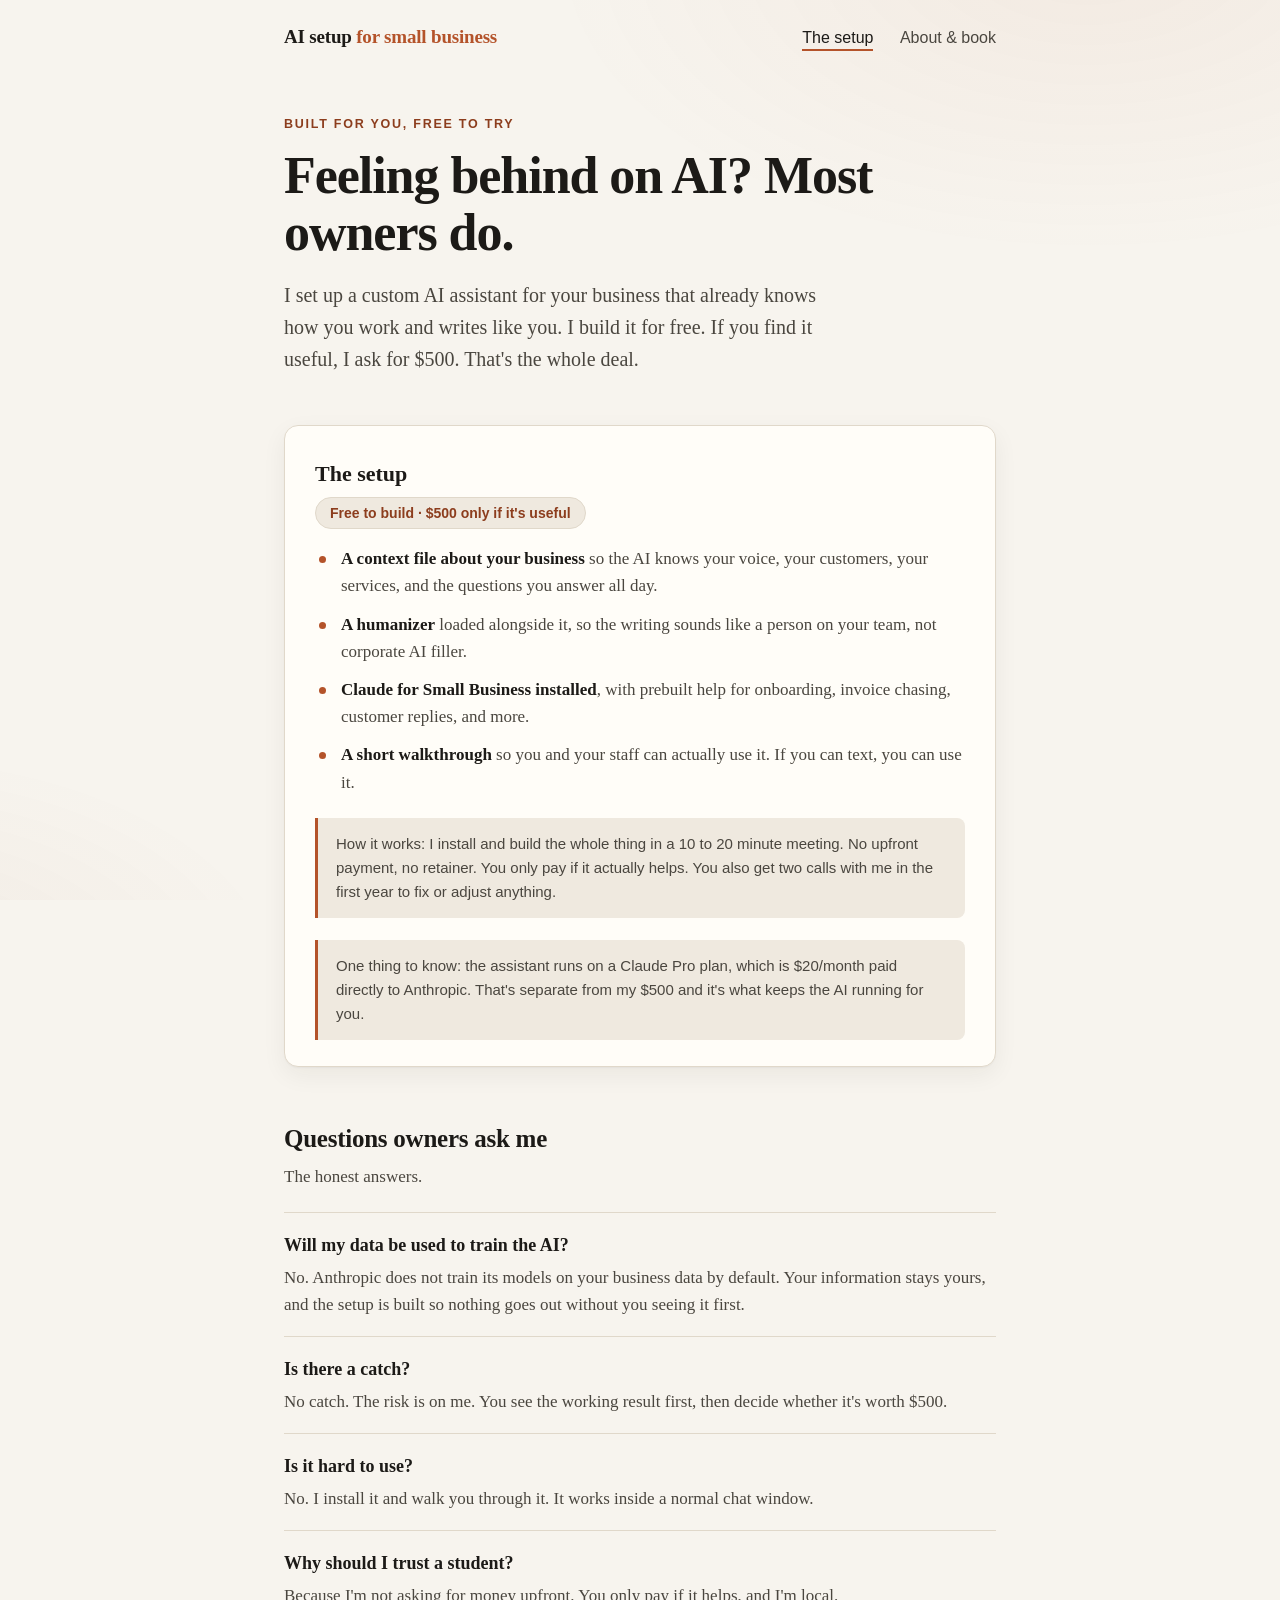
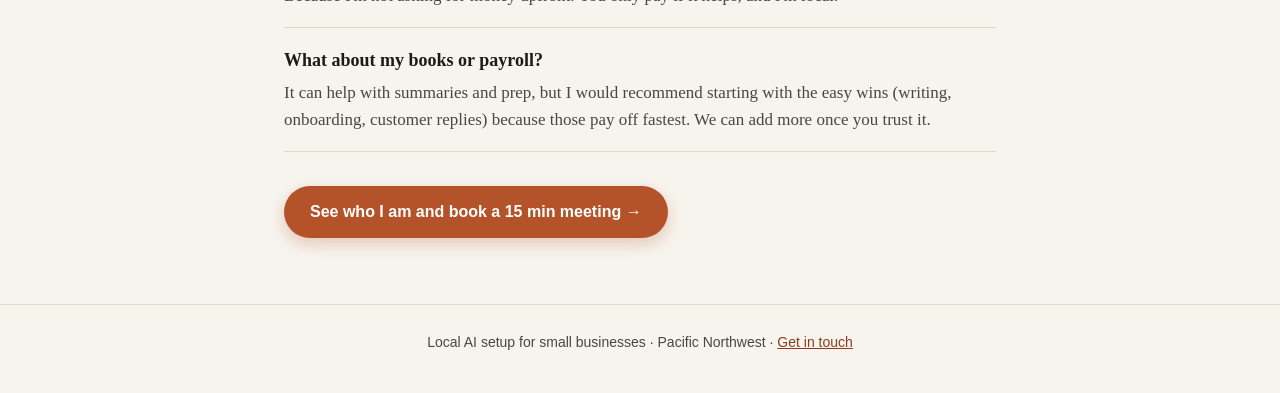
==== index.html @ b5ac9ce7 "touched up html to be more personable" ====
<!DOCTYPE html>
<html lang="en">
<head>
  <meta charset="UTF-8" />
  <meta name="viewport" content="width=device-width, initial-scale=1.0" />
  <title>AI setup for small businesses</title>
  <meta name="description" content="I build a custom AI assistant for your business for free. If it's useful, it's $500. No risk to you." />
  <link rel="stylesheet" href="style.css" />
</head>
<body>
  <nav>
    <a href="index.html" class="brand">AI setup <span>for small business</span></a>
    <div class="links">
      <a href="index.html" class="active">The setup</a>
      <a href="about.html">About &amp; book</a>
    </div>
  </nav>

  <div class="wrap">
    <header class="hero">
      <p class="eyebrow reveal">Built for you, free to try</p>
      <h1 class="reveal">Feeling behind on AI? Most owners do.</h1>
      <p class="lede reveal">I set up a custom AI assistant for your business that already knows how you work and writes like you. I build it for free. If you find it useful, I ask for $500. That's the whole deal.</p>
    </header>

    <section>
      <div class="card reveal">
        <h3>The setup</h3>
        <span class="price">Free to build &middot; $500 only if it's useful</span>
        <ul>
          <li><b>A context file about your business</b> so the AI knows your voice, your customers, your services, and the questions you answer all day.</li>
          <li><b>A humanizer</b> loaded alongside it, so the writing sounds like a person on your team, not corporate AI filler.</li>
          <li><b>Claude for Small Business installed</b>, with prebuilt help for onboarding, invoice chasing, customer replies, and more.</li>
          <li><b>A short walkthrough</b> so you and your staff can actually use it. If you can text, you can use it.</li>
        </ul>
        <div class="note">How it works: I install and build the whole thing in a 10 to 20 minute meeting. No upfront payment, no retainer. You only pay if it actually helps. You also get two calls with me in the first year to fix or adjust anything.</div>
        <div class="note">One thing to know: the assistant runs on a Claude Pro plan, which is $20/month paid directly to Anthropic. That's separate from my $500 and it's what keeps the AI running for you.</div>
      </div>
    </section>

    <section>
      <h2 class="reveal">Questions owners ask me</h2>
      <p class="sub reveal">The honest answers.</p>

      <div class="qa">
        <p class="q">Will my data be used to train the AI?</p>
        <p class="a">No. Anthropic does not train its models on your business data by default. Your information stays yours, and the setup is built so nothing goes out without you seeing it first.</p>
      </div>
      <div class="qa">
        <p class="q">Is there a catch?</p>
        <p class="a">No catch. The risk is on me. You see the working result first, then decide whether it's worth $500.</p>
      </div>
      <div class="qa">
        <p class="q">Is it hard to use?</p>
        <p class="a">No. I install it and walk you through it. It works inside a normal chat window.</p>
      </div>
      <div class="qa">
        <p class="q">Why should I trust a student?</p>
        <p class="a">Because I'm not asking for money upfront. You only pay if it helps, and I'm local.</p>
      </div>
      <div class="qa">
        <p class="q">What about my books or payroll?</p>
        <p class="a">It can help with summaries and prep, but I would recommend starting with the easy wins (writing, onboarding, customer replies) because those pay off fastest. We can add more once you trust it.</p>
      </div>
    </section>

    <div class="cta-row">
      <a href="about.html" class="btn">See who I am and book a 15 min meeting &rarr;</a>
    </div>
  </div>

  <footer>
    <div class="wrap">
      Local AI setup for small businesses &middot; Pacific Northwest &middot;
      <a href="about.html">Get in touch</a>
    </div>
  </footer>
</body>
</html>
---- style.css ----
/* ---- Tokens ---- */
:root {
  --ink: #1c1a17;
  --ink-soft: #4a463f;
  --paper: #f7f4ee;
  --paper-warm: #efe9df;
  --card: #fffdf8;
  --accent: #b4532a;      /* warm terracotta */
  --accent-deep: #8c3d1d;
  --line: #e0d8ca;
  --shadow: 0 1px 2px rgba(28,26,23,.04), 0 8px 24px rgba(28,26,23,.06);
  --radius: 14px;
  --maxw: 760px;
}

@font-face { font-display: swap; }

* { box-sizing: border-box; }

html { scroll-behavior: smooth; }

body {
  margin: 0;
  font-family: "Iowan Old Style", "Palatino Linotype", Palatino, Georgia, serif;
  color: var(--ink);
  background: var(--paper);
  line-height: 1.6;
  font-size: 18px;
  -webkit-font-smoothing: antialiased;
}

/* subtle paper texture via layered gradients */
body::before {
  content: "";
  position: fixed;
  inset: 0;
  pointer-events: none;
  z-index: -1;
  background:
    radial-gradient(900px 500px at 85% -5%, rgba(180,83,42,.06), transparent 60%),
    radial-gradient(700px 400px at -10% 110%, rgba(140,61,29,.05), transparent 60%);
}

.wrap { max-width: var(--maxw); margin: 0 auto; padding: 0 24px; }

/* ---- Nav ---- */
nav {
  display: flex;
  justify-content: space-between;
  align-items: center;
  padding: 22px 24px;
  max-width: var(--maxw);
  margin: 0 auto;
}
nav .brand {
  font-weight: 600;
  letter-spacing: -.01em;
  font-size: 19px;
  text-decoration: none;
  color: var(--ink);
}
nav .brand span { color: var(--accent); }
nav .links a {
  text-decoration: none;
  color: var(--ink-soft);
  margin-left: 22px;
  font-size: 16px;
  font-family: ui-sans-serif, -apple-system, "Segoe UI", Helvetica, sans-serif;
  padding-bottom: 3px;
  border-bottom: 2px solid transparent;
  transition: border-color .15s, color .15s;
}
nav .links a:hover { color: var(--accent); border-color: var(--accent); }
nav .links a.active { color: var(--ink); border-color: var(--accent); }

/* ---- Hero ---- */
header.hero { padding: 40px 0 18px; }
.eyebrow {
  font-family: ui-sans-serif, -apple-system, "Segoe UI", Helvetica, sans-serif;
  text-transform: uppercase;
  letter-spacing: .14em;
  font-size: 12.5px;
  color: var(--accent-deep);
  font-weight: 600;
  margin: 0 0 14px;
}
h1 {
  font-size: clamp(34px, 6vw, 52px);
  line-height: 1.08;
  letter-spacing: -.02em;
  margin: 0 0 18px;
  font-weight: 600;
}
.lede { font-size: 20px; color: var(--ink-soft); margin: 0 0 6px; max-width: 56ch; }

/* ---- Sections ---- */
section { padding: 26px 0; }
h2 {
  font-size: 25px;
  letter-spacing: -.01em;
  margin: 0 0 4px;
  font-weight: 600;
}
.sub { color: var(--ink-soft); margin: 0 0 22px; font-size: 17px; }

/* ---- Offer card ---- */
.card {
  background: var(--card);
  border: 1px solid var(--line);
  border-radius: var(--radius);
  padding: 30px 30px 26px;
  box-shadow: var(--shadow);
}
.card + .card { margin-top: 18px; }
.card h3 { margin: 0 0 6px; font-size: 22px; }
.price {
  font-family: ui-sans-serif, -apple-system, "Segoe UI", Helvetica, sans-serif;
  display: inline-block;
  background: var(--paper-warm);
  border: 1px solid var(--line);
  border-radius: 999px;
  padding: 4px 14px;
  font-size: 14px;
  font-weight: 600;
  color: var(--accent-deep);
  margin-bottom: 16px;
}
.card ul { margin: 0; padding: 0; list-style: none; }
.card li {
  position: relative;
  padding-left: 26px;
  margin-bottom: 11px;
  color: var(--ink-soft);
  font-size: 17px;
}
.card li::before {
  content: "";
  position: absolute;
  left: 4px; top: 11px;
  width: 7px; height: 7px;
  border-radius: 50%;
  background: var(--accent);
}
.card li b { color: var(--ink); font-weight: 600; }

.note {
  font-family: ui-sans-serif, -apple-system, "Segoe UI", Helvetica, sans-serif;
  font-size: 15px;
  color: var(--ink-soft);
  background: var(--paper-warm);
  border-left: 3px solid var(--accent);
  border-radius: 0 8px 8px 0;
  padding: 14px 18px;
  margin-top: 22px;
}

/* ---- Q&A ---- */
.qa { border-top: 1px solid var(--line); padding: 18px 0; }
.qa:last-child { border-bottom: 1px solid var(--line); }
.qa .q { font-weight: 600; margin: 0 0 4px; }
.qa .a { color: var(--ink-soft); margin: 0; font-size: 17px; }

/* ---- Button ---- */
.btn {
  display: inline-block;
  background: var(--accent);
  color: #fff;
  text-decoration: none;
  font-family: ui-sans-serif, -apple-system, "Segoe UI", Helvetica, sans-serif;
  font-weight: 600;
  font-size: 16px;
  padding: 13px 26px;
  border-radius: 999px;
  box-shadow: 0 6px 16px rgba(180,83,42,.28);
  transition: transform .12s, background .15s, box-shadow .15s;
}
.btn:hover { background: var(--accent-deep); transform: translateY(-1px); box-shadow: 0 9px 22px rgba(180,83,42,.34); }
.btn:active { transform: translateY(0); }
.cta-row { padding: 8px 0 36px; }

/* ---- About ---- */
.about p { margin: 0 0 16px; max-width: 60ch; }
.about p:first-of-type::first-letter {
  font-size: 3.1em;
  line-height: .8;
  float: left;
  padding: 8px 10px 0 0;
  color: var(--accent);
  font-weight: 600;
}

/* ---- Hero with photo (about page) ---- */
.hero-with-photo {
  display: flex;
  align-items: center;
  gap: 28px;
  flex-wrap: wrap;
}
.hero-with-photo .hero-text { flex: 1 1 320px; min-width: 0; }
.hero-with-photo .headshot { flex: 0 0 auto; margin: 0; }

/* ---- Photo figures ---- */
.headshot { margin: 0; }
.presenting { margin: 28px 0 8px; }

.headshot figcaption,
.presenting figcaption {
  font-family: ui-sans-serif, -apple-system, "Segoe UI", Helvetica, sans-serif;
  font-size: 13.5px;
  color: var(--ink-soft);
  margin-top: 10px;
}
.headshot figcaption { text-align: center; }

/* Round headshot in the hero */
.photo-headshot {
  width: 160px;
  height: 160px;
  border-radius: 50%;
  object-fit: cover;
  display: block;
  border: 3px solid var(--card);
  box-shadow: var(--shadow);
  image-orientation: from-image; /* honor EXIF rotation in all browsers */
}

/* Portrait presenting photo, sitting side-by-side with its caption */
.presenting {
  display: flex;
  align-items: flex-start;
  gap: 22px;
  background: var(--card);
  border: 1px solid var(--line);
  border-radius: var(--radius);
  padding: 18px;
  box-shadow: var(--shadow);
}
.photo-portrait {
  flex: 0 0 auto;
  width: 240px;
  aspect-ratio: 3 / 4;
  object-fit: cover;
  display: block;
  border-radius: 10px;
  image-orientation: from-image;
}
.presenting figcaption {
  flex: 1 1 auto;
  margin-top: 0;
  align-self: center;
  font-size: 15.5px;
  line-height: 1.55;
  font-family: "Iowan Old Style", "Palatino Linotype", Palatino, Georgia, serif;
  color: var(--ink-soft);
  font-style: italic;
}

@media (max-width: 560px) {
  .hero-with-photo { gap: 18px; }
  .photo-headshot { width: 130px; height: 130px; }

  .presenting { flex-direction: column; align-items: center; gap: 14px; padding: 16px; }
  .photo-portrait { width: 100%; max-width: 280px; }
  .presenting figcaption { text-align: center; }
}

/* ---- Form embed ---- */
.form-card {
  background: var(--card);
  border: 1px solid var(--line);
  border-radius: var(--radius);
  padding: 10px;
  box-shadow: var(--shadow);
  overflow: hidden;
}
.form-card iframe { width: 100%; border: 0; display: block; border-radius: 8px; }

/* ---- Footer ---- */
footer {
  border-top: 1px solid var(--line);
  margin-top: 30px;
  padding: 26px 0 40px;
  color: var(--ink-soft);
  font-family: ui-sans-serif, -apple-system, "Segoe UI", Helvetica, sans-serif;
  font-size: 14px;
  text-align: center;
}
footer a { color: var(--accent-deep); }

/* ---- Load animation ---- */
.reveal { opacity: 0; transform: translateY(10px); animation: rise .6s ease forwards; }
.reveal:nth-child(2) { animation-delay: .07s; }
.reveal:nth-child(3) { animation-delay: .14s; }
.reveal:nth-child(4) { animation-delay: .21s; }
@keyframes rise { to { opacity: 1; transform: none; } }
@media (prefers-reduced-motion: reduce) { .reveal { animation: none; opacity: 1; transform: none; } }
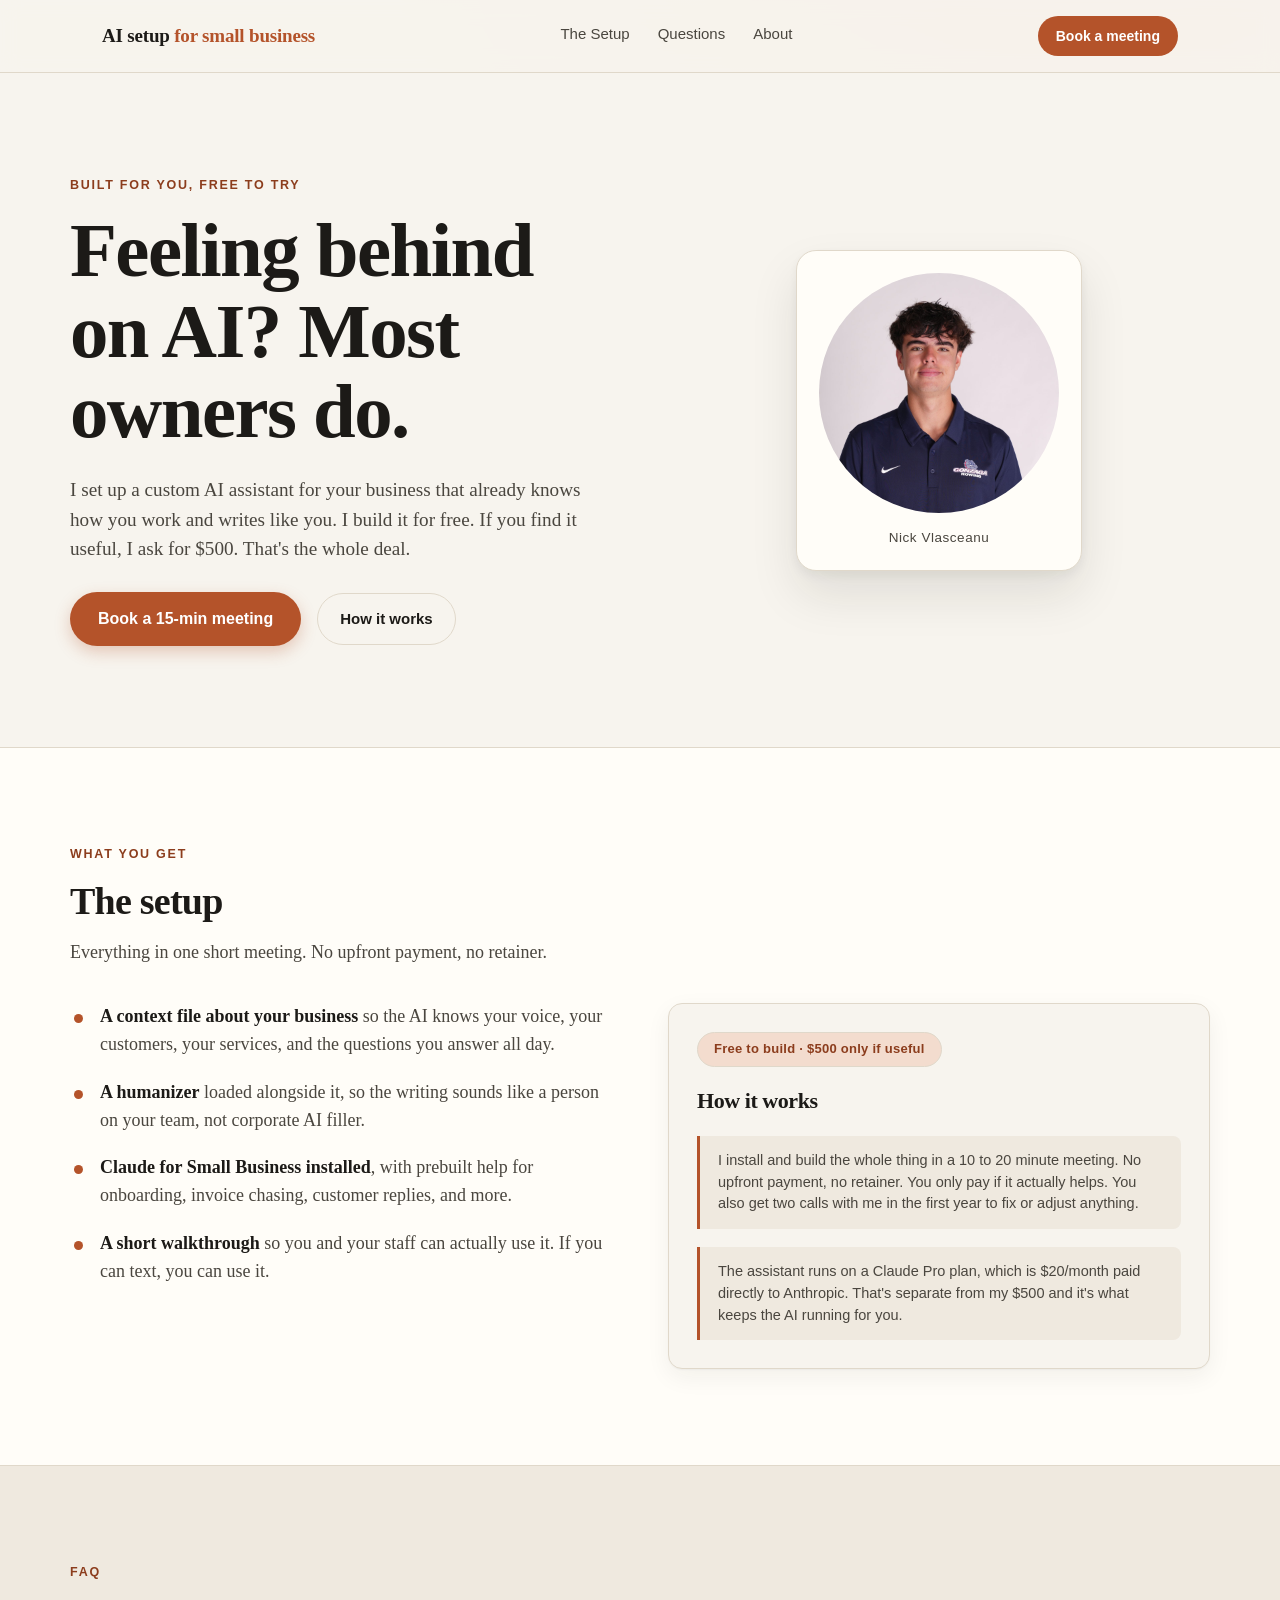
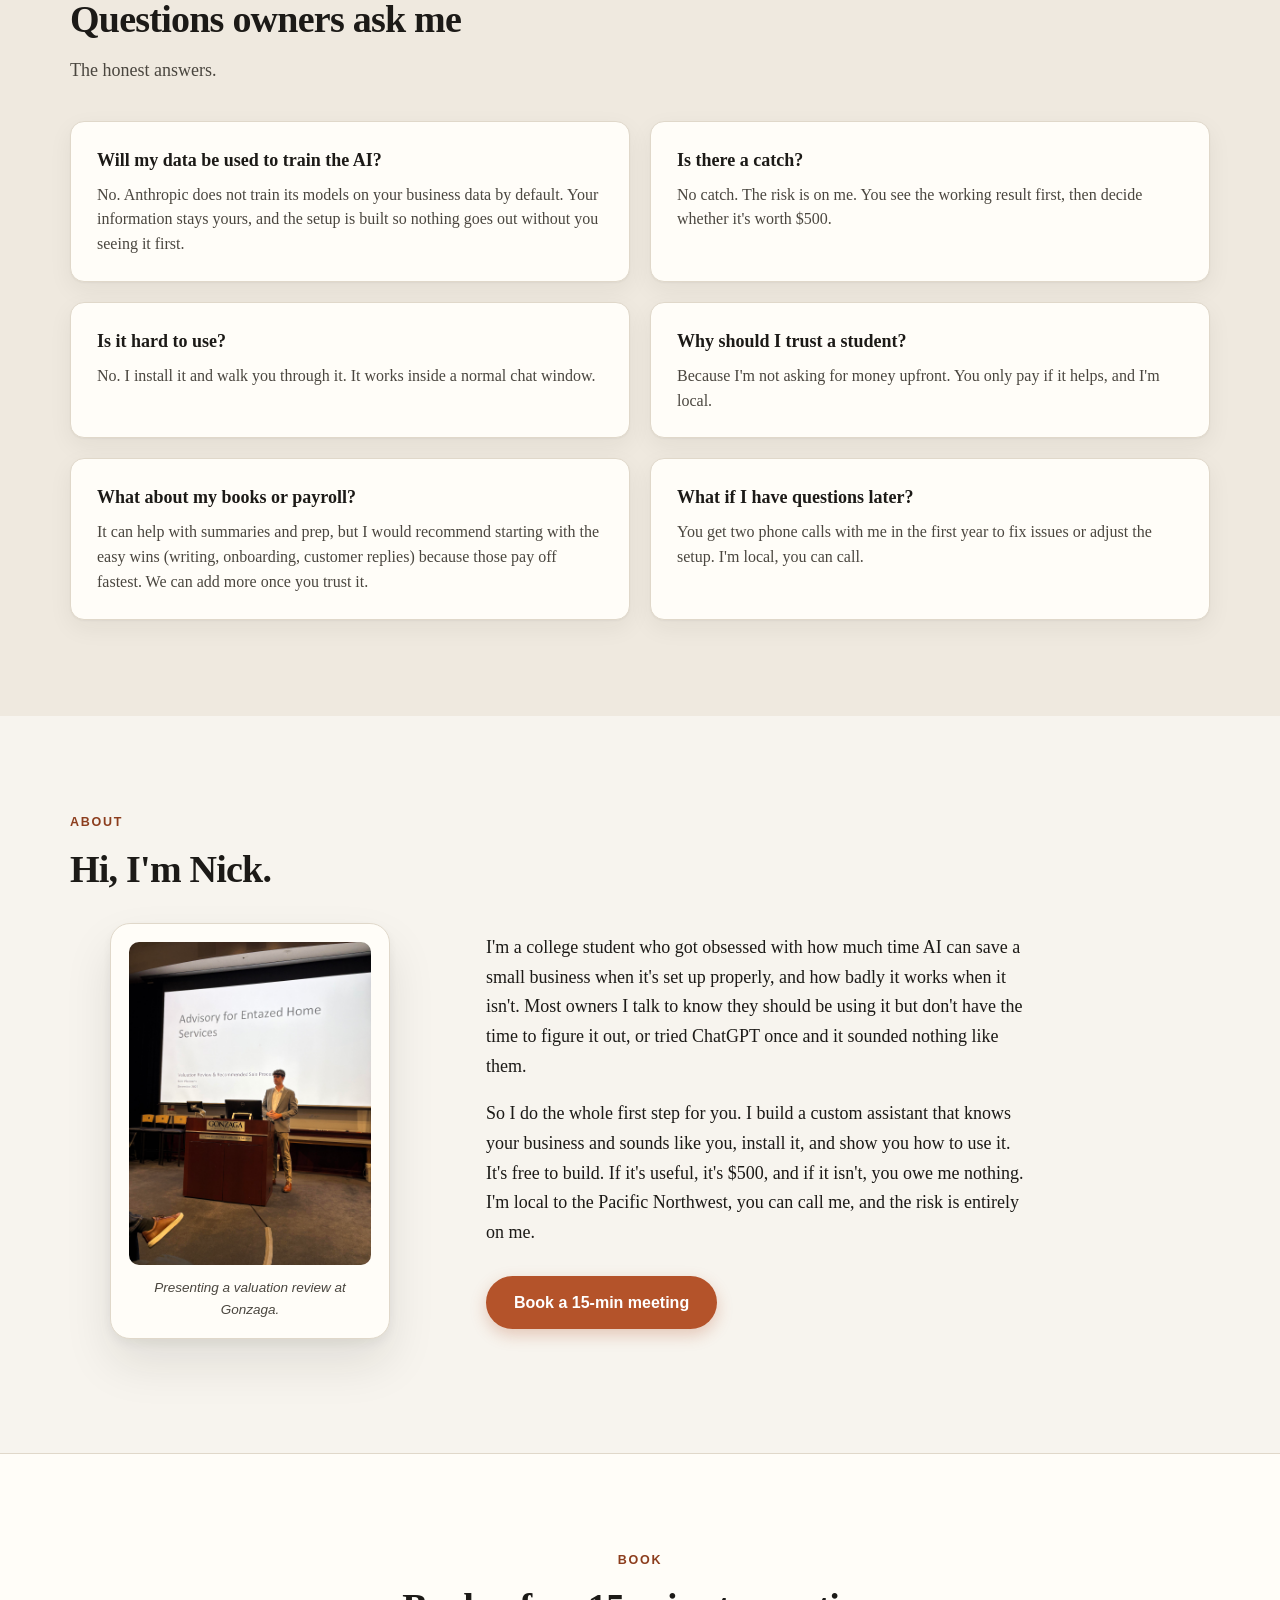
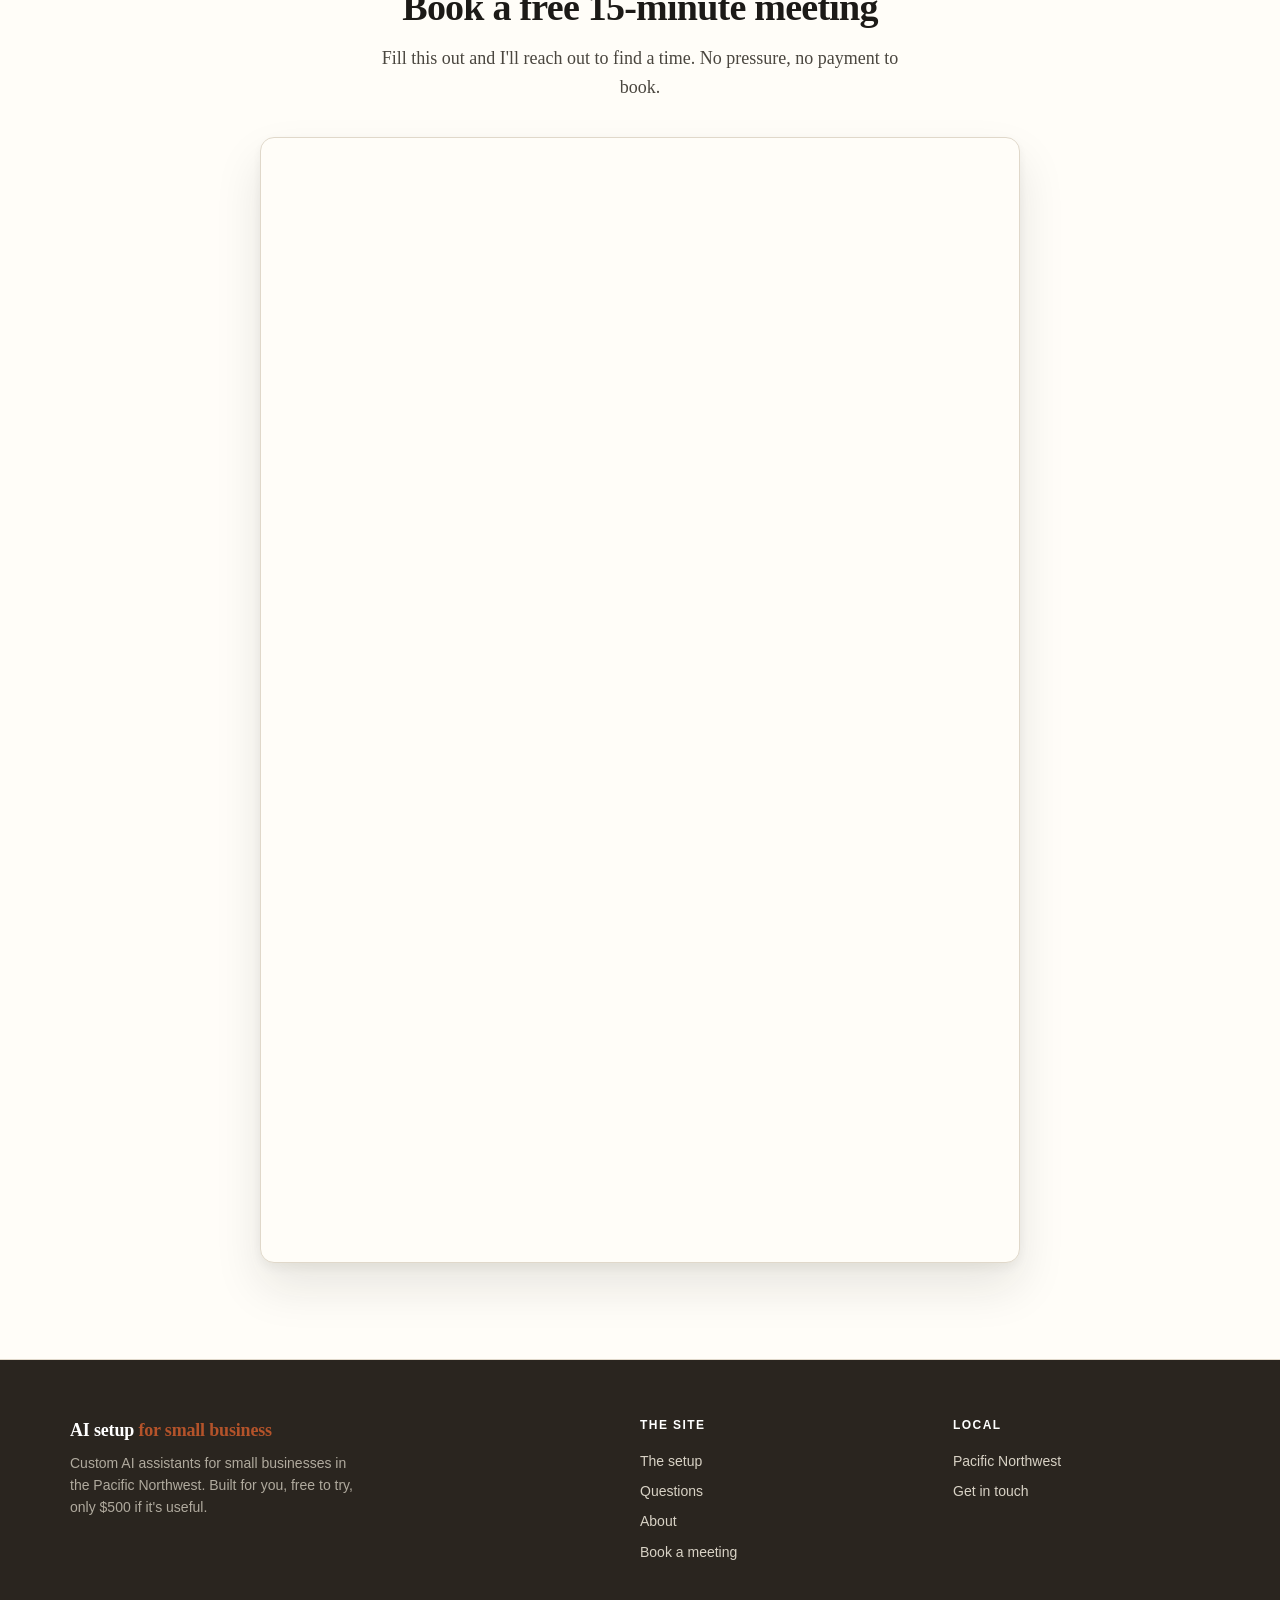
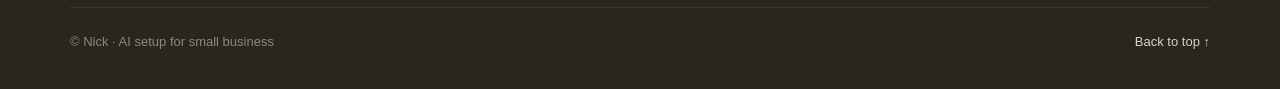
==== commit 1cfc6eb2: "new website design rough draft" ====
--- a/index.html
+++ b/index.html
@@ -3,76 +3,169 @@
 <head>
   <meta charset="UTF-8" />
   <meta name="viewport" content="width=device-width, initial-scale=1.0" />
-  <title>AI setup for small businesses</title>
+  <title>AI setup for small businesses · Nick</title>
   <meta name="description" content="I build a custom AI assistant for your business for free. If it's useful, it's $500. No risk to you." />
   <link rel="stylesheet" href="style.css" />
 </head>
-<body>
-  <nav>
-    <a href="index.html" class="brand">AI setup <span>for small business</span></a>
-    <div class="links">
-      <a href="index.html" class="active">The setup</a>
-      <a href="about.html">About &amp; book</a>
+<body id="top">
+  <header class="nav">
+    <div class="nav-inner">
+      <a href="#top" class="brand">AI setup <span>for small business</span></a>
+      <nav class="links">
+        <a href="#setup">The Setup</a>
+        <a href="#questions">Questions</a>
+        <a href="#about">About</a>
+      </nav>
+      <a href="#book" class="btn-nav">Book a meeting</a>
     </div>
-  </nav>
+  </header>
 
-  <div class="wrap">
-    <header class="hero">
-      <p class="eyebrow reveal">Built for you, free to try</p>
-      <h1 class="reveal">Feeling behind on AI? Most owners do.</h1>
-      <p class="lede reveal">I set up a custom AI assistant for your business that already knows how you work and writes like you. I build it for free. If you find it useful, I ask for $500. That's the whole deal.</p>
-    </header>
-
-    <section>
-      <div class="card reveal">
-        <h3>The setup</h3>
-        <span class="price">Free to build &middot; $500 only if it's useful</span>
-        <ul>
-          <li><b>A context file about your business</b> so the AI knows your voice, your customers, your services, and the questions you answer all day.</li>
-          <li><b>A humanizer</b> loaded alongside it, so the writing sounds like a person on your team, not corporate AI filler.</li>
-          <li><b>Claude for Small Business installed</b>, with prebuilt help for onboarding, invoice chasing, customer replies, and more.</li>
-          <li><b>A short walkthrough</b> so you and your staff can actually use it. If you can text, you can use it.</li>
-        </ul>
-        <div class="note">How it works: I install and build the whole thing in a 10 to 20 minute meeting. No upfront payment, no retainer. You only pay if it actually helps. You also get two calls with me in the first year to fix or adjust anything.</div>
-        <div class="note">One thing to know: the assistant runs on a Claude Pro plan, which is $20/month paid directly to Anthropic. That's separate from my $500 and it's what keeps the AI running for you.</div>
+  <main>
+    <!-- HERO -->
+    <section class="section section--paper hero">
+      <div class="section-inner">
+        <div class="grid-2">
+          <div>
+            <p class="eyebrow reveal">Built for you, free to try</p>
+            <h1 class="reveal">Feeling behind on AI? Most owners do.</h1>
+            <p class="lede reveal">I set up a custom AI assistant for your business that already knows how you work and writes like you. I build it for free. If you find it useful, I ask for $500. That's the whole deal.</p>
+            <div class="hero-cta-row reveal">
+              <a href="#book" class="btn">Book a 15-min meeting</a>
+              <a href="#setup" class="btn-ghost">How it works</a>
+            </div>
+          </div>
+          <figure class="hero-photo reveal">
+            <div class="photo-frame">
+              <img class="photo-headshot" src="GUMRheadshot.jpeg" alt="Headshot of Nick" />
+              <figcaption>Nick Vlasceanu</figcaption>
+            </div>
+          </figure>
+        </div>
       </div>
     </section>
 
-    <section>
-      <h2 class="reveal">Questions owners ask me</h2>
-      <p class="sub reveal">The honest answers.</p>
-
-      <div class="qa">
-        <p class="q">Will my data be used to train the AI?</p>
-        <p class="a">No. Anthropic does not train its models on your business data by default. Your information stays yours, and the setup is built so nothing goes out without you seeing it first.</p>
-      </div>
-      <div class="qa">
-        <p class="q">Is there a catch?</p>
-        <p class="a">No catch. The risk is on me. You see the working result first, then decide whether it's worth $500.</p>
-      </div>
-      <div class="qa">
-        <p class="q">Is it hard to use?</p>
-        <p class="a">No. I install it and walk you through it. It works inside a normal chat window.</p>
-      </div>
-      <div class="qa">
-        <p class="q">Why should I trust a student?</p>
-        <p class="a">Because I'm not asking for money upfront. You only pay if it helps, and I'm local.</p>
-      </div>
-      <div class="qa">
-        <p class="q">What about my books or payroll?</p>
-        <p class="a">It can help with summaries and prep, but I would recommend starting with the easy wins (writing, onboarding, customer replies) because those pay off fastest. We can add more once you trust it.</p>
+    <!-- THE SETUP -->
+    <section id="setup" class="section section--card">
+      <div class="section-inner">
+        <p class="eyebrow reveal">What you get</p>
+        <h2 class="reveal">The setup</h2>
+        <p class="sub reveal">Everything in one short meeting. No upfront payment, no retainer.</p>
+        <div class="grid-2">
+          <ul class="setup-list">
+            <li><b>A context file about your business</b> so the AI knows your voice, your customers, your services, and the questions you answer all day.</li>
+            <li><b>A humanizer</b> loaded alongside it, so the writing sounds like a person on your team, not corporate AI filler.</li>
+            <li><b>Claude for Small Business installed</b>, with prebuilt help for onboarding, invoice chasing, customer replies, and more.</li>
+            <li><b>A short walkthrough</b> so you and your staff can actually use it. If you can text, you can use it.</li>
+          </ul>
+          <aside class="price-card">
+            <span class="price-tag">Free to build · $500 only if useful</span>
+            <h3>How it works</h3>
+            <div class="note">I install and build the whole thing in a 10 to 20 minute meeting. No upfront payment, no retainer. You only pay if it actually helps. You also get two calls with me in the first year to fix or adjust anything.</div>
+            <div class="note">The assistant runs on a Claude Pro plan, which is $20/month paid directly to Anthropic. That's separate from my $500 and it's what keeps the AI running for you.</div>
+          </aside>
+        </div>
       </div>
     </section>
 
-    <div class="cta-row">
-      <a href="about.html" class="btn">See who I am and book a 15 min meeting &rarr;</a>
-    </div>
-  </div>
+    <!-- QUESTIONS -->
+    <section id="questions" class="section section--warm">
+      <div class="section-inner">
+        <p class="eyebrow reveal">FAQ</p>
+        <h2 class="reveal">Questions owners ask me</h2>
+        <p class="sub reveal">The honest answers.</p>
+        <div class="qa-grid">
+          <article class="qa-card">
+            <p class="q">Will my data be used to train the AI?</p>
+            <p class="a">No. Anthropic does not train its models on your business data by default. Your information stays yours, and the setup is built so nothing goes out without you seeing it first.</p>
+          </article>
+          <article class="qa-card">
+            <p class="q">Is there a catch?</p>
+            <p class="a">No catch. The risk is on me. You see the working result first, then decide whether it's worth $500.</p>
+          </article>
+          <article class="qa-card">
+            <p class="q">Is it hard to use?</p>
+            <p class="a">No. I install it and walk you through it. It works inside a normal chat window.</p>
+          </article>
+          <article class="qa-card">
+            <p class="q">Why should I trust a student?</p>
+            <p class="a">Because I'm not asking for money upfront. You only pay if it helps, and I'm local.</p>
+          </article>
+          <article class="qa-card">
+            <p class="q">What about my books or payroll?</p>
+            <p class="a">It can help with summaries and prep, but I would recommend starting with the easy wins (writing, onboarding, customer replies) because those pay off fastest. We can add more once you trust it.</p>
+          </article>
+          <article class="qa-card">
+            <p class="q">What if I have questions later?</p>
+            <p class="a">You get two phone calls with me in the first year to fix issues or adjust the setup. I'm local, you can call.</p>
+          </article>
+        </div>
+      </div>
+    </section>
+
+    <!-- ABOUT -->
+    <section id="about" class="section section--paper">
+      <div class="section-inner">
+        <p class="eyebrow reveal">About</p>
+        <h2 class="reveal">Hi, I'm Nick.</h2>
+        <div class="about-grid">
+          <figure class="about-photo reveal">
+            <div class="photo-frame">
+              <img class="photo-portrait" src="chinookprez.jpg" alt="Nick presenting at a Gonzaga podium" />
+              <figcaption>Presenting a valuation review at Gonzaga.</figcaption>
+            </div>
+          </figure>
+          <div class="about-copy reveal">
+            <p>I'm a college student who got obsessed with how much time AI can save a small business when it's set up properly, and how badly it works when it isn't. Most owners I talk to know they should be using it but don't have the time to figure it out, or tried ChatGPT once and it sounded nothing like them.</p>
+            <p>So I do the whole first step for you. I build a custom assistant that knows your business and sounds like you, install it, and show you how to use it. It's free to build. If it's useful, it's $500, and if it isn't, you owe me nothing. I'm local to the Pacific Northwest, you can call me, and the risk is entirely on me.</p>
+            <a href="#book" class="btn">Book a 15-min meeting</a>
+          </div>
+        </div>
+      </div>
+    </section>
+
+    <!-- BOOK -->
+    <section id="book" class="section section--card">
+      <div class="section-inner book-inner">
+        <p class="eyebrow reveal">Book</p>
+        <h2 class="reveal">Book a free 15-minute meeting</h2>
+        <p class="sub reveal">Fill this out and I'll reach out to find a time. No pressure, no payment to book.</p>
+        <div class="form-card reveal">
+          <iframe
+            src="https://docs.google.com/forms/d/e/1FAIpQLSeF22d0FjC_ub2qSV-nw2MmG49-RPKDhjd2xRSEfkcSnp8EvQ/viewform?embedded=true"
+            height="1100"
+            title="Booking form"
+            loading="lazy">Loading…</iframe>
+        </div>
+      </div>
+    </section>
+  </main>
 
   <footer>
-    <div class="wrap">
-      Local AI setup for small businesses &middot; Pacific Northwest &middot;
-      <a href="about.html">Get in touch</a>
+    <div class="footer-inner">
+      <div>
+        <p class="footer-brand">AI setup <span>for small business</span></p>
+        <p class="footer-blurb">Custom AI assistants for small businesses in the Pacific Northwest. Built for you, free to try, only $500 if it's useful.</p>
+      </div>
+      <div>
+        <h4>The site</h4>
+        <ul>
+          <li><a href="#setup">The setup</a></li>
+          <li><a href="#questions">Questions</a></li>
+          <li><a href="#about">About</a></li>
+          <li><a href="#book">Book a meeting</a></li>
+        </ul>
+      </div>
+      <div>
+        <h4>Local</h4>
+        <ul>
+          <li>Pacific Northwest</li>
+          <li><a href="#book">Get in touch</a></li>
+        </ul>
+      </div>
+    </div>
+    <div class="footer-bottom">
+      <span>&copy; Nick &middot; AI setup for small business</span>
+      <a href="#top">Back to top &uarr;</a>
     </div>
   </footer>
 </body>
--- a/style.css
+++ b/style.css
@@ -2,26 +2,34 @@
 :root {
   --ink: #1c1a17;
   --ink-soft: #4a463f;
+  --ink-faint: #6e6a61;
   --paper: #f7f4ee;
   --paper-warm: #efe9df;
+  --paper-deep: #2a251f;
   --card: #fffdf8;
-  --accent: #b4532a;      /* warm terracotta */
+  --accent: #b4532a;
   --accent-deep: #8c3d1d;
+  --accent-soft: #f3dcce;
   --line: #e0d8ca;
   --shadow: 0 1px 2px rgba(28,26,23,.04), 0 8px 24px rgba(28,26,23,.06);
+  --shadow-lg: 0 4px 12px rgba(28,26,23,.06), 0 24px 48px rgba(28,26,23,.10);
   --radius: 14px;
-  --maxw: 760px;
+  --radius-lg: 20px;
+  --wrap-w: 1140px;
+  --gap: 28px;
+  --gap-lg: 56px;
+  --serif: "Iowan Old Style", "Palatino Linotype", Palatino, Georgia, serif;
+  --sans: ui-sans-serif, -apple-system, "Segoe UI", Helvetica, sans-serif;
 }
 
 @font-face { font-display: swap; }
 
 * { box-sizing: border-box; }
-
-html { scroll-behavior: smooth; }
+html { scroll-behavior: smooth; scroll-padding-top: 80px; }
 
 body {
   margin: 0;
-  font-family: "Iowan Old Style", "Palatino Linotype", Palatino, Georgia, serif;
+  font-family: var(--serif);
   color: var(--ink);
   background: var(--paper);
   line-height: 1.6;
@@ -29,7 +37,6 @@
   -webkit-font-smoothing: antialiased;
 }
 
-/* subtle paper texture via layered gradients */
 body::before {
   content: "";
   position: fixed;
@@ -37,255 +44,385 @@
   pointer-events: none;
   z-index: -1;
   background:
-    radial-gradient(900px 500px at 85% -5%, rgba(180,83,42,.06), transparent 60%),
-    radial-gradient(700px 400px at -10% 110%, rgba(140,61,29,.05), transparent 60%);
-}
-
-.wrap { max-width: var(--maxw); margin: 0 auto; padding: 0 24px; }
+    radial-gradient(1200px 700px at 85% -10%, rgba(180,83,42,.08), transparent 60%),
+    radial-gradient(900px 500px at -10% 110%, rgba(140,61,29,.06), transparent 60%);
+}
+
+img { max-width: 100%; }
 
 /* ---- Nav ---- */
-nav {
+.nav {
+  position: sticky;
+  top: 0;
+  z-index: 50;
+  background: rgba(247,244,238,.85);
+  backdrop-filter: saturate(140%) blur(10px);
+  -webkit-backdrop-filter: saturate(140%) blur(10px);
+  border-bottom: 1px solid var(--line);
+}
+.nav-inner {
+  max-width: var(--wrap-w);
+  margin: 0 auto;
+  padding: 16px 32px;
   display: flex;
+  align-items: center;
   justify-content: space-between;
-  align-items: center;
-  padding: 22px 24px;
-  max-width: var(--maxw);
-  margin: 0 auto;
-}
-nav .brand {
+  gap: 24px;
+}
+.nav .brand {
   font-weight: 600;
   letter-spacing: -.01em;
   font-size: 19px;
   text-decoration: none;
   color: var(--ink);
 }
-nav .brand span { color: var(--accent); }
-nav .links a {
-  text-decoration: none;
-  color: var(--ink-soft);
-  margin-left: 22px;
-  font-size: 16px;
-  font-family: ui-sans-serif, -apple-system, "Segoe UI", Helvetica, sans-serif;
+.nav .brand span { color: var(--accent); }
+.nav .links {
+  display: flex;
+  align-items: center;
+  gap: 28px;
+}
+.nav .links a {
+  text-decoration: none;
+  color: var(--ink-soft);
+  font-size: 15px;
+  font-family: var(--sans);
   padding-bottom: 3px;
   border-bottom: 2px solid transparent;
-  transition: border-color .15s, color .15s;
-}
-nav .links a:hover { color: var(--accent); border-color: var(--accent); }
-nav .links a.active { color: var(--ink); border-color: var(--accent); }
-
-/* ---- Hero ---- */
-header.hero { padding: 40px 0 18px; }
+  transition: color .15s, border-color .15s;
+}
+.nav .links a:hover { color: var(--accent); border-color: var(--accent); }
+.nav .btn-nav {
+  font-family: var(--sans);
+  font-size: 14px;
+  font-weight: 600;
+  background: var(--accent);
+  color: #fff;
+  text-decoration: none;
+  padding: 9px 18px;
+  border-radius: 999px;
+  transition: background .15s, transform .12s;
+}
+.nav .btn-nav:hover { background: var(--accent-deep); transform: translateY(-1px); }
+
+/* ---- Section frame (full-bleed + inner cap) ---- */
+.section {
+  width: 100%;
+  padding: 96px 32px;
+}
+.section--paper { background: var(--paper); }
+.section--warm  { background: var(--paper-warm); }
+.section--card  { background: var(--card); border-top: 1px solid var(--line); border-bottom: 1px solid var(--line); }
+.section-inner {
+  max-width: var(--wrap-w);
+  margin: 0 auto;
+}
+
+/* ---- Typography ---- */
 .eyebrow {
-  font-family: ui-sans-serif, -apple-system, "Segoe UI", Helvetica, sans-serif;
+  font-family: var(--sans);
   text-transform: uppercase;
   letter-spacing: .14em;
   font-size: 12.5px;
   color: var(--accent-deep);
   font-weight: 600;
+  margin: 0 0 16px;
+}
+h1, h2, h3 {
+  letter-spacing: -.02em;
+  font-weight: 600;
+  color: var(--ink);
+}
+h1 {
+  font-size: clamp(48px, 6vw, 78px);
+  line-height: 1.05;
+  margin: 0 0 22px;
+}
+h2 {
+  font-size: clamp(28px, 3vw, 38px);
+  line-height: 1.15;
   margin: 0 0 14px;
 }
-h1 {
-  font-size: clamp(34px, 6vw, 52px);
-  line-height: 1.08;
-  letter-spacing: -.02em;
-  margin: 0 0 18px;
-  font-weight: 600;
-}
-.lede { font-size: 20px; color: var(--ink-soft); margin: 0 0 6px; max-width: 56ch; }
-
-/* ---- Sections ---- */
-section { padding: 26px 0; }
-h2 {
-  font-size: 25px;
-  letter-spacing: -.01em;
-  margin: 0 0 4px;
-  font-weight: 600;
-}
-.sub { color: var(--ink-soft); margin: 0 0 22px; font-size: 17px; }
-
-/* ---- Offer card ---- */
-.card {
+h3 { font-size: 22px; margin: 0 0 8px; }
+.lede {
+  font-size: clamp(18px, 1.5vw, 22px);
+  color: var(--ink-soft);
+  margin: 0 0 28px;
+  max-width: 56ch;
+  line-height: 1.55;
+}
+.sub {
+  color: var(--ink-soft);
+  margin: 0 0 36px;
+  font-size: 18px;
+  max-width: 60ch;
+}
+
+/* ---- Grid utilities ---- */
+.grid-2 {
+  display: grid;
+  grid-template-columns: 1fr 1fr;
+  gap: var(--gap-lg);
+  align-items: start;
+}
+
+/* ---- Hero ---- */
+.hero { min-height: calc(82vh - 64px); display: flex; align-items: center; }
+.hero .grid-2 { width: 100%; align-items: center; }
+.hero-cta-row {
+  display: flex;
+  align-items: center;
+  gap: 16px;
+  margin-top: 8px;
+  flex-wrap: wrap;
+}
+.hero-photo { display: flex; justify-content: center; }
+.photo-frame {
   background: var(--card);
   border: 1px solid var(--line);
-  border-radius: var(--radius);
-  padding: 30px 30px 26px;
-  box-shadow: var(--shadow);
-}
-.card + .card { margin-top: 18px; }
-.card h3 { margin: 0 0 6px; font-size: 22px; }
-.price {
-  font-family: ui-sans-serif, -apple-system, "Segoe UI", Helvetica, sans-serif;
-  display: inline-block;
-  background: var(--paper-warm);
-  border: 1px solid var(--line);
-  border-radius: 999px;
-  padding: 4px 14px;
-  font-size: 14px;
-  font-weight: 600;
-  color: var(--accent-deep);
-  margin-bottom: 16px;
-}
-.card ul { margin: 0; padding: 0; list-style: none; }
-.card li {
+  border-radius: var(--radius-lg);
+  padding: 22px;
+  box-shadow: var(--shadow-lg);
+  text-align: center;
+}
+.hero-photo .photo-headshot { width: 240px; height: 240px; }
+.hero-photo figcaption {
+  font-family: var(--sans);
+  font-size: 13.5px;
+  color: var(--ink-soft);
+  margin-top: 14px;
+  letter-spacing: .04em;
+}
+
+/* ---- The setup section ---- */
+.setup-list { list-style: none; margin: 0; padding: 0; }
+.setup-list li {
   position: relative;
-  padding-left: 26px;
-  margin-bottom: 11px;
-  color: var(--ink-soft);
-  font-size: 17px;
-}
-.card li::before {
+  padding-left: 30px;
+  margin-bottom: 20px;
+  color: var(--ink-soft);
+  font-size: 18px;
+  line-height: 1.55;
+}
+.setup-list li::before {
   content: "";
   position: absolute;
   left: 4px; top: 11px;
-  width: 7px; height: 7px;
+  width: 9px; height: 9px;
   border-radius: 50%;
   background: var(--accent);
 }
-.card li b { color: var(--ink); font-weight: 600; }
-
+.setup-list li b { color: var(--ink); font-weight: 600; }
+
+.price-card {
+  background: var(--paper);
+  border: 1px solid var(--line);
+  border-radius: var(--radius);
+  padding: 28px;
+  box-shadow: var(--shadow);
+  position: sticky;
+  top: 100px;
+}
+.price-tag {
+  font-family: var(--sans);
+  display: inline-block;
+  background: var(--accent-soft);
+  border: 1px solid var(--line);
+  border-radius: 999px;
+  padding: 6px 16px;
+  font-size: 13px;
+  font-weight: 600;
+  color: var(--accent-deep);
+  margin-bottom: 16px;
+  letter-spacing: .02em;
+}
+.price-card h3 { margin-top: 0; }
 .note {
-  font-family: ui-sans-serif, -apple-system, "Segoe UI", Helvetica, sans-serif;
-  font-size: 15px;
+  font-family: var(--sans);
+  font-size: 14.5px;
   color: var(--ink-soft);
   background: var(--paper-warm);
   border-left: 3px solid var(--accent);
   border-radius: 0 8px 8px 0;
   padding: 14px 18px;
-  margin-top: 22px;
-}
-
-/* ---- Q&A ---- */
-.qa { border-top: 1px solid var(--line); padding: 18px 0; }
-.qa:last-child { border-bottom: 1px solid var(--line); }
-.qa .q { font-weight: 600; margin: 0 0 4px; }
-.qa .a { color: var(--ink-soft); margin: 0; font-size: 17px; }
-
-/* ---- Button ---- */
-.btn {
-  display: inline-block;
-  background: var(--accent);
-  color: #fff;
-  text-decoration: none;
-  font-family: ui-sans-serif, -apple-system, "Segoe UI", Helvetica, sans-serif;
-  font-weight: 600;
-  font-size: 16px;
-  padding: 13px 26px;
-  border-radius: 999px;
-  box-shadow: 0 6px 16px rgba(180,83,42,.28);
-  transition: transform .12s, background .15s, box-shadow .15s;
-}
-.btn:hover { background: var(--accent-deep); transform: translateY(-1px); box-shadow: 0 9px 22px rgba(180,83,42,.34); }
-.btn:active { transform: translateY(0); }
-.cta-row { padding: 8px 0 36px; }
-
-/* ---- About ---- */
-.about p { margin: 0 0 16px; max-width: 60ch; }
-.about p:first-of-type::first-letter {
-  font-size: 3.1em;
-  line-height: .8;
-  float: left;
-  padding: 8px 10px 0 0;
-  color: var(--accent);
-  font-weight: 600;
-}
-
-/* ---- Hero with photo (about page) ---- */
-.hero-with-photo {
-  display: flex;
+  margin-top: 18px;
+  line-height: 1.5;
+}
+
+/* ---- Q&A grid ---- */
+.qa-grid {
+  display: grid;
+  grid-template-columns: repeat(2, 1fr);
+  gap: 20px;
+}
+.qa-card {
+  background: var(--card);
+  border: 1px solid var(--line);
+  border-radius: var(--radius);
+  padding: 24px 26px;
+  box-shadow: var(--shadow);
+  transition: transform .15s, box-shadow .15s;
+}
+.qa-card:hover { transform: translateY(-3px); box-shadow: var(--shadow-lg); }
+.qa-card .q { font-weight: 600; margin: 0 0 8px; font-size: 18px; color: var(--ink); }
+.qa-card .a { color: var(--ink-soft); margin: 0; font-size: 16px; line-height: 1.55; }
+
+/* ---- About section ---- */
+.about-grid {
+  display: grid;
+  grid-template-columns: 360px 1fr;
+  gap: var(--gap-lg);
   align-items: center;
-  gap: 28px;
-  flex-wrap: wrap;
-}
-.hero-with-photo .hero-text { flex: 1 1 320px; min-width: 0; }
-.hero-with-photo .headshot { flex: 0 0 auto; margin: 0; }
-
-/* ---- Photo figures ---- */
-.headshot { margin: 0; }
-.presenting { margin: 28px 0 8px; }
-
-.headshot figcaption,
-.presenting figcaption {
-  font-family: ui-sans-serif, -apple-system, "Segoe UI", Helvetica, sans-serif;
+}
+.about-photo .photo-frame { padding: 18px; }
+.about-photo .photo-portrait { width: 100%; display: block; }
+.about-photo figcaption {
+  font-family: var(--sans);
   font-size: 13.5px;
   color: var(--ink-soft);
-  margin-top: 10px;
-}
-.headshot figcaption { text-align: center; }
-
-/* Round headshot in the hero */
+  margin-top: 12px;
+  text-align: center;
+  font-style: italic;
+}
+.about-copy p {
+  margin: 0 0 18px;
+  font-size: 18px;
+  line-height: 1.65;
+  color: var(--ink);
+  max-width: 60ch;
+}
+.about-copy p:last-of-type { margin-bottom: 28px; }
+
+/* ---- Photo image rules (shared) ---- */
 .photo-headshot {
-  width: 160px;
-  height: 160px;
+  width: 200px;
+  height: 200px;
   border-radius: 50%;
   object-fit: cover;
   display: block;
-  border: 3px solid var(--card);
-  box-shadow: var(--shadow);
-  image-orientation: from-image; /* honor EXIF rotation in all browsers */
-}
-
-/* Portrait presenting photo, sitting side-by-side with its caption */
-.presenting {
-  display: flex;
-  align-items: flex-start;
-  gap: 22px;
-  background: var(--card);
-  border: 1px solid var(--line);
-  border-radius: var(--radius);
-  padding: 18px;
-  box-shadow: var(--shadow);
+  margin: 0 auto;
+  image-orientation: from-image;
 }
 .photo-portrait {
-  flex: 0 0 auto;
-  width: 240px;
+  width: 100%;
   aspect-ratio: 3 / 4;
   object-fit: cover;
   display: block;
   border-radius: 10px;
   image-orientation: from-image;
 }
-.presenting figcaption {
-  flex: 1 1 auto;
-  margin-top: 0;
-  align-self: center;
-  font-size: 15.5px;
-  line-height: 1.55;
-  font-family: "Iowan Old Style", "Palatino Linotype", Palatino, Georgia, serif;
-  color: var(--ink-soft);
-  font-style: italic;
-}
-
-@media (max-width: 560px) {
-  .hero-with-photo { gap: 18px; }
-  .photo-headshot { width: 130px; height: 130px; }
-
-  .presenting { flex-direction: column; align-items: center; gap: 14px; padding: 16px; }
-  .photo-portrait { width: 100%; max-width: 280px; }
-  .presenting figcaption { text-align: center; }
-}
-
-/* ---- Form embed ---- */
+
+/* ---- Book / form ---- */
+.book-inner { text-align: center; }
+.book-inner .sub { margin-left: auto; margin-right: auto; }
 .form-card {
   background: var(--card);
   border: 1px solid var(--line);
   border-radius: var(--radius);
-  padding: 10px;
-  box-shadow: var(--shadow);
-  overflow: hidden;
+  padding: 12px;
+  box-shadow: var(--shadow-lg);
+  max-width: 760px;
+  margin: 24px auto 0;
 }
 .form-card iframe { width: 100%; border: 0; display: block; border-radius: 8px; }
+
+/* ---- Buttons ---- */
+.btn {
+  display: inline-block;
+  background: var(--accent);
+  color: #fff;
+  text-decoration: none;
+  font-family: var(--sans);
+  font-weight: 600;
+  font-size: 16px;
+  padding: 14px 28px;
+  border-radius: 999px;
+  box-shadow: 0 6px 16px rgba(180,83,42,.28);
+  transition: transform .12s, background .15s, box-shadow .15s;
+  border: 0;
+  cursor: pointer;
+}
+.btn:hover { background: var(--accent-deep); transform: translateY(-1px); box-shadow: 0 9px 22px rgba(180,83,42,.34); }
+.btn:active { transform: translateY(0); }
+
+.btn-ghost {
+  display: inline-block;
+  background: transparent;
+  color: var(--ink);
+  text-decoration: none;
+  font-family: var(--sans);
+  font-weight: 600;
+  font-size: 15px;
+  padding: 13px 22px;
+  border-radius: 999px;
+  border: 1px solid var(--line);
+  transition: background .15s, border-color .15s, color .15s;
+}
+.btn-ghost:hover {
+  background: var(--paper-warm);
+  border-color: var(--accent);
+  color: var(--accent-deep);
+}
 
 /* ---- Footer ---- */
 footer {
-  border-top: 1px solid var(--line);
-  margin-top: 30px;
-  padding: 26px 0 40px;
-  color: var(--ink-soft);
-  font-family: ui-sans-serif, -apple-system, "Segoe UI", Helvetica, sans-serif;
+  background: var(--paper-deep);
+  color: #d8d2c5;
+  padding: 56px 32px 36px;
+  font-family: var(--sans);
   font-size: 14px;
-  text-align: center;
-}
-footer a { color: var(--accent-deep); }
+}
+footer .footer-inner {
+  max-width: var(--wrap-w);
+  margin: 0 auto;
+  display: grid;
+  grid-template-columns: 2fr 1fr 1fr;
+  gap: var(--gap-lg);
+  align-items: start;
+}
+footer .footer-brand {
+  font-family: var(--serif);
+  font-size: 18px;
+  color: #fff;
+  font-weight: 600;
+  margin: 0 0 8px;
+  letter-spacing: -.01em;
+}
+footer .footer-brand span { color: var(--accent); }
+footer .footer-blurb {
+  color: #b0aa9e;
+  font-size: 14px;
+  max-width: 38ch;
+  line-height: 1.55;
+  margin: 0;
+}
+footer h4 {
+  font-size: 12px;
+  text-transform: uppercase;
+  letter-spacing: .12em;
+  color: #fff;
+  margin: 0 0 14px;
+  font-weight: 600;
+}
+footer ul { margin: 0; padding: 0; list-style: none; }
+footer li { margin-bottom: 8px; }
+footer a {
+  color: #d8d2c5;
+  text-decoration: none;
+  transition: color .15s;
+}
+footer a:hover { color: var(--accent); }
+footer .footer-bottom {
+  max-width: var(--wrap-w);
+  margin: 36px auto 0;
+  padding-top: 24px;
+  border-top: 1px solid rgba(255,255,255,.08);
+  display: flex;
+  justify-content: space-between;
+  align-items: center;
+  color: #8d877c;
+  font-size: 13px;
+}
 
 /* ---- Load animation ---- */
 .reveal { opacity: 0; transform: translateY(10px); animation: rise .6s ease forwards; }
@@ -294,3 +431,20 @@
 .reveal:nth-child(4) { animation-delay: .21s; }
 @keyframes rise { to { opacity: 1; transform: none; } }
 @media (prefers-reduced-motion: reduce) { .reveal { animation: none; opacity: 1; transform: none; } }
+
+/* ---- Mobile collapse ---- */
+@media (max-width: 860px) {
+  .section { padding: 56px 22px; }
+  .nav-inner { padding: 14px 22px; gap: 12px; }
+  .nav .links { display: none; }
+  .grid-2, .qa-grid, .about-grid {
+    grid-template-columns: 1fr;
+    gap: 32px;
+  }
+  .price-card { position: static; }
+  .hero { min-height: auto; padding-top: 24px; }
+  .hero-photo .photo-headshot { width: 200px; height: 200px; }
+  .about-photo { max-width: 320px; margin: 0 auto; }
+  footer .footer-inner { grid-template-columns: 1fr; gap: 32px; }
+  footer .footer-bottom { flex-direction: column; gap: 12px; text-align: center; }
+}
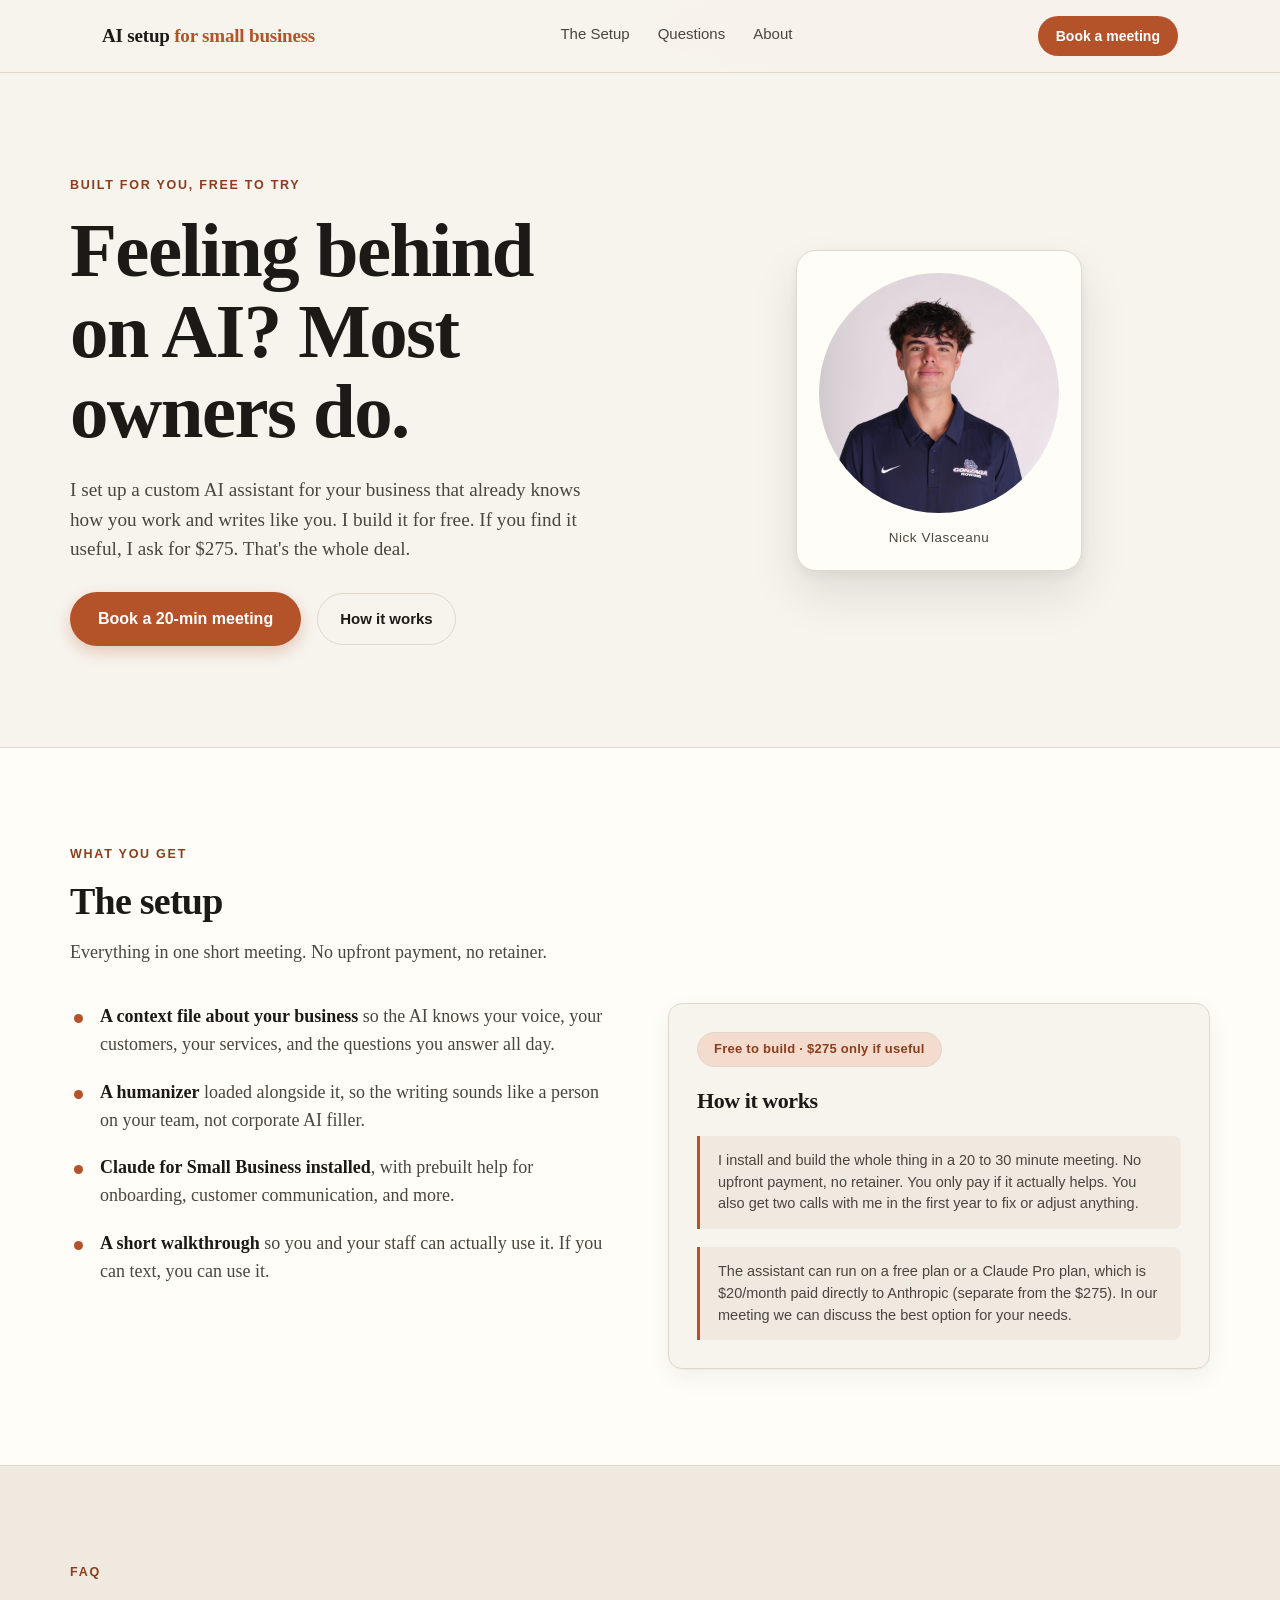
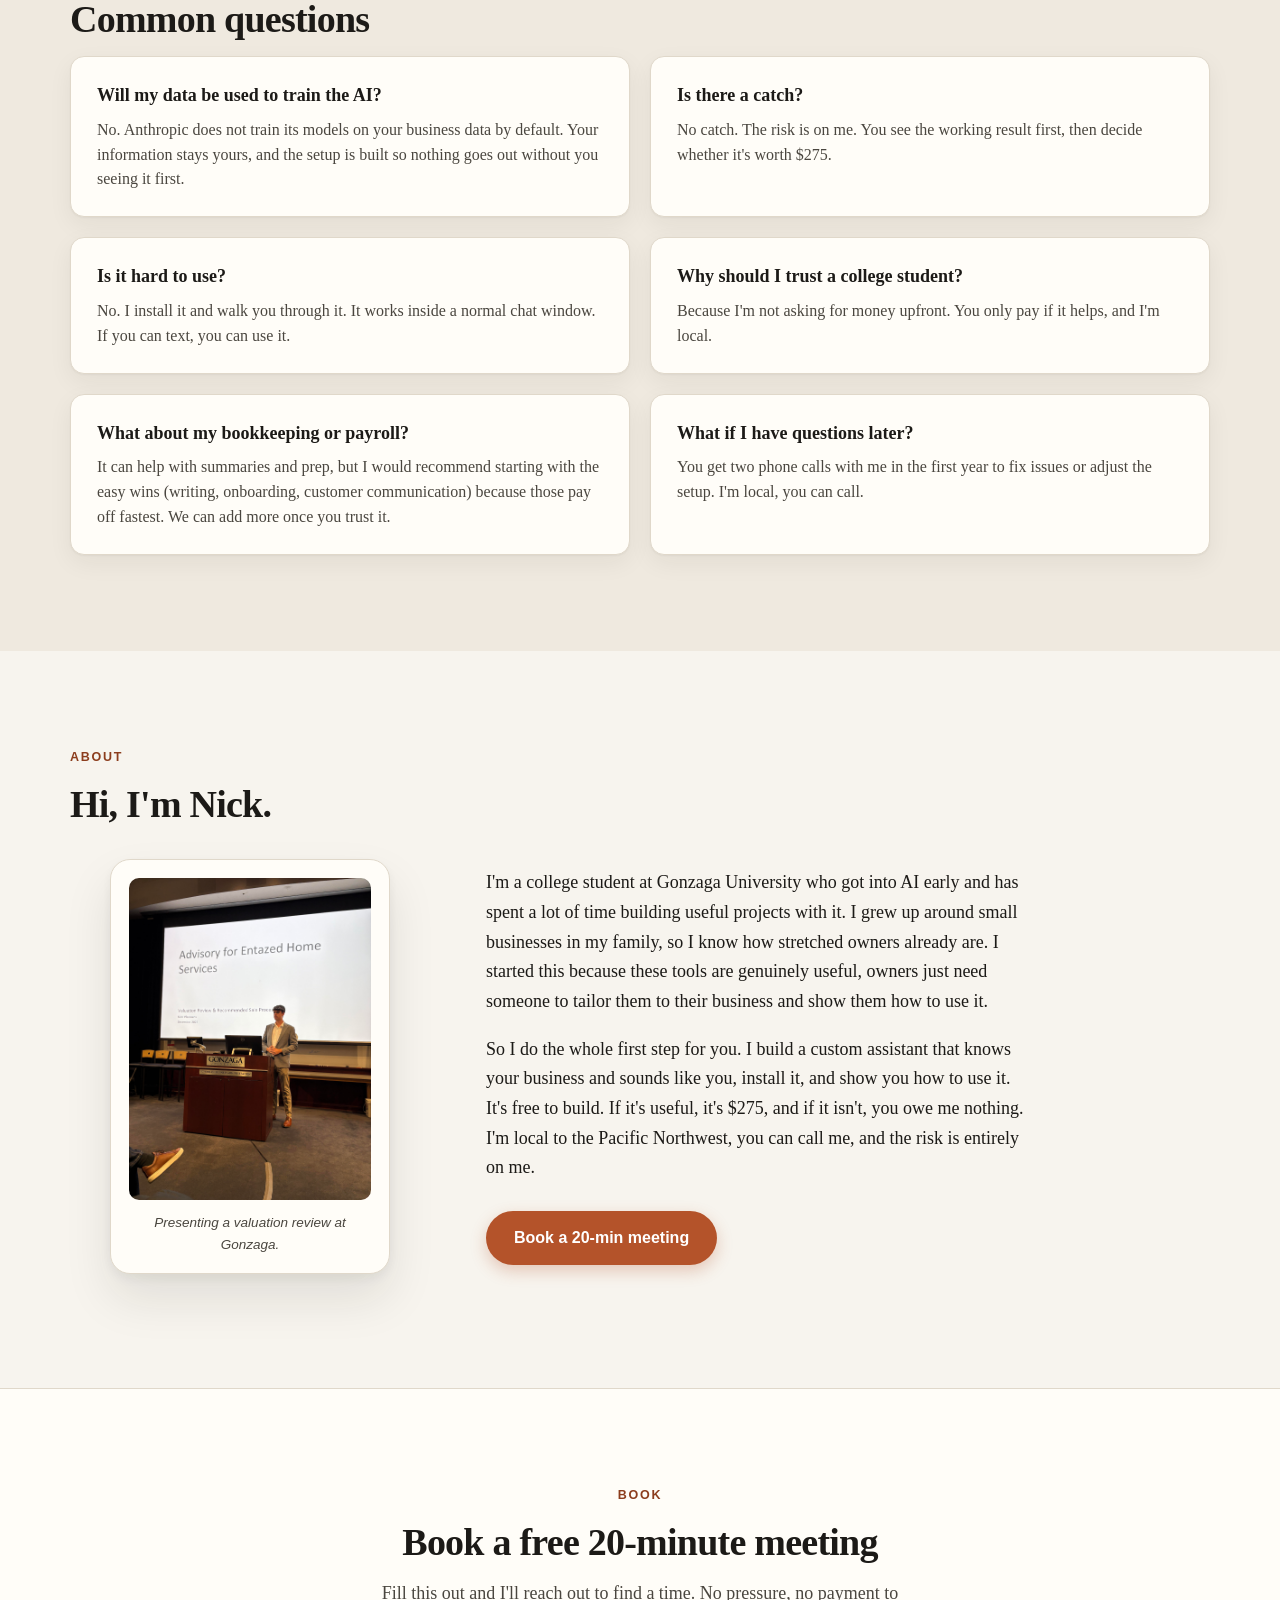
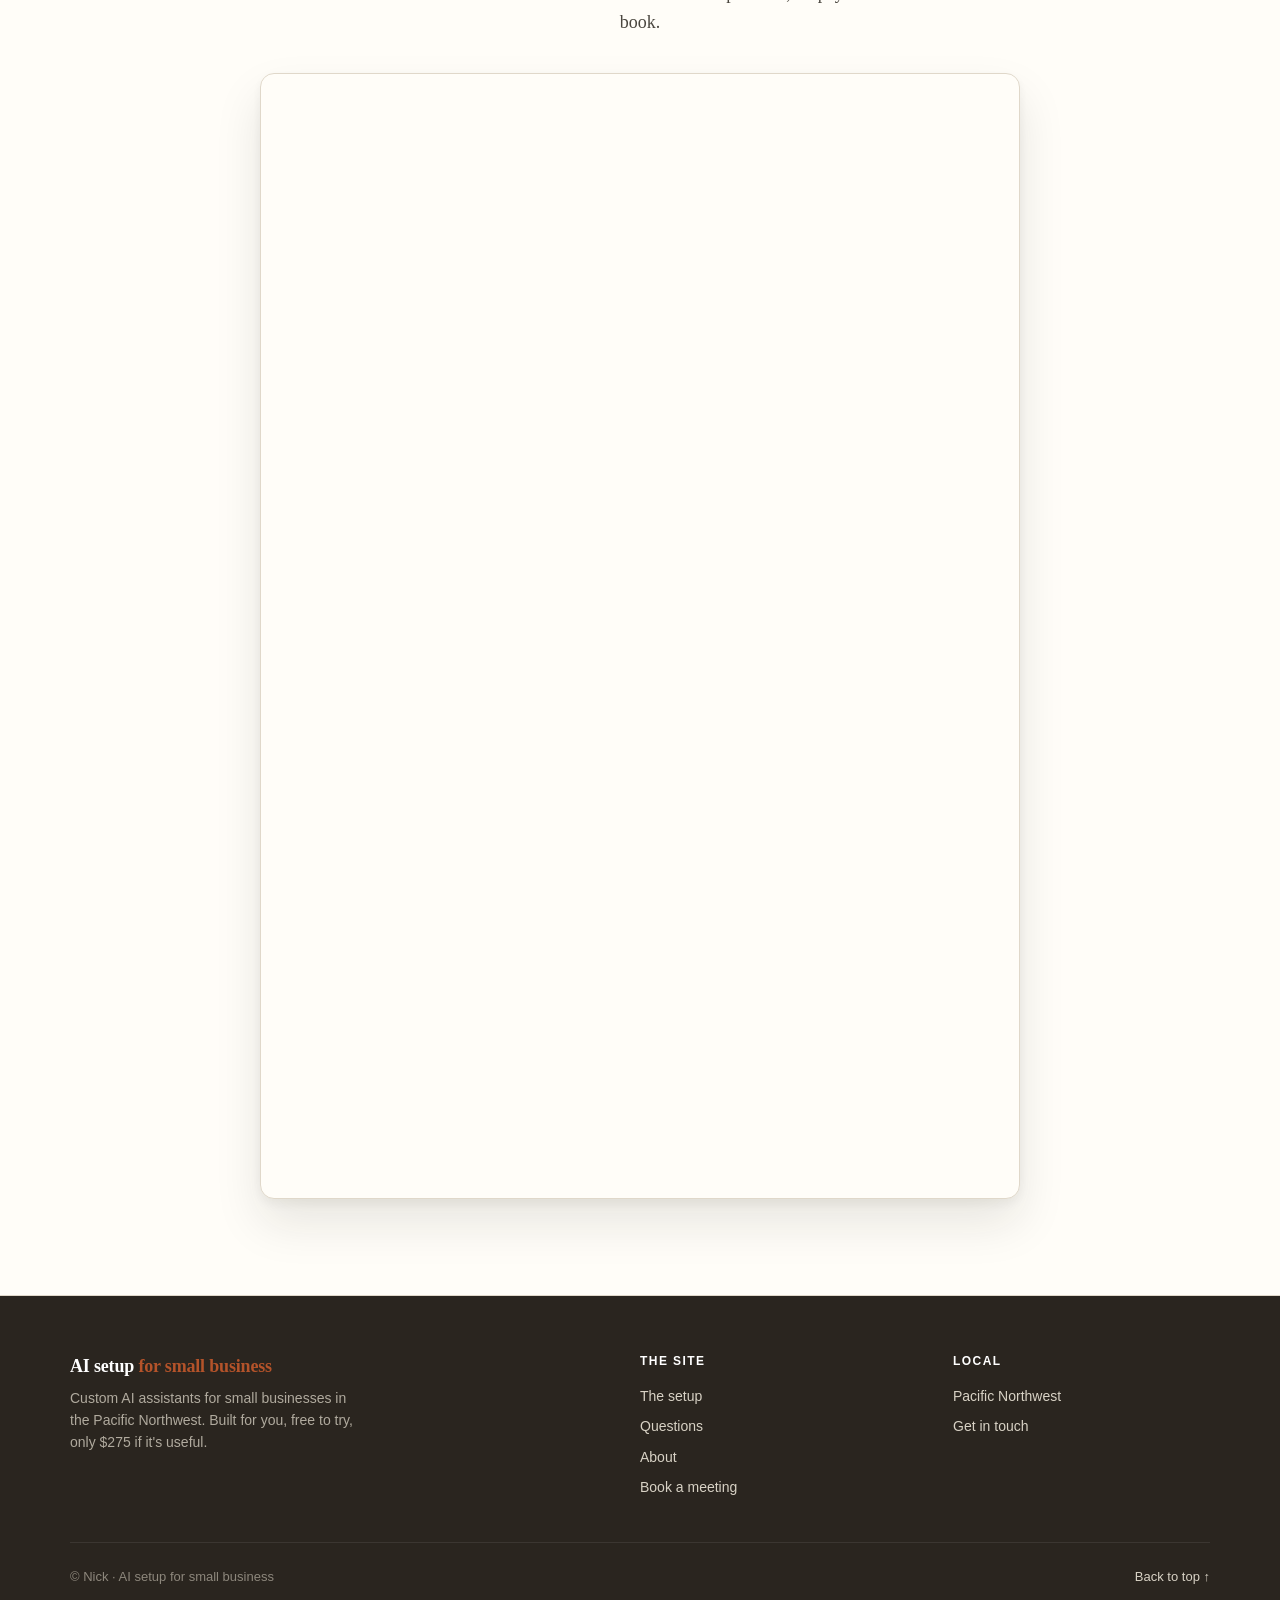
==== commit ef48e48a: "juliet small text edits" ====
--- a/index.html
+++ b/index.html
@@ -4,7 +4,7 @@
   <meta charset="UTF-8" />
   <meta name="viewport" content="width=device-width, initial-scale=1.0" />
   <title>AI setup for small businesses · Nick</title>
-  <meta name="description" content="I build a custom AI assistant for your business for free. If it's useful, it's $500. No risk to you." />
+  <meta name="description" content="I build a custom AI assistant for your business for free. If it's useful, it's $275. No risk to you." />
   <link rel="stylesheet" href="style.css" />
 </head>
 <body id="top">
@@ -28,9 +28,9 @@
           <div>
             <p class="eyebrow reveal">Built for you, free to try</p>
             <h1 class="reveal">Feeling behind on AI? Most owners do.</h1>
-            <p class="lede reveal">I set up a custom AI assistant for your business that already knows how you work and writes like you. I build it for free. If you find it useful, I ask for $500. That's the whole deal.</p>
+            <p class="lede reveal">I set up a custom AI assistant for your business that already knows how you work and writes like you. I build it for free. If you find it useful, I ask for $275. That's the whole deal.</p>
             <div class="hero-cta-row reveal">
-              <a href="#book" class="btn">Book a 15-min meeting</a>
+              <a href="#book" class="btn">Book a 20-min meeting</a>
               <a href="#setup" class="btn-ghost">How it works</a>
             </div>
           </div>
@@ -54,14 +54,14 @@
           <ul class="setup-list">
             <li><b>A context file about your business</b> so the AI knows your voice, your customers, your services, and the questions you answer all day.</li>
             <li><b>A humanizer</b> loaded alongside it, so the writing sounds like a person on your team, not corporate AI filler.</li>
-            <li><b>Claude for Small Business installed</b>, with prebuilt help for onboarding, invoice chasing, customer replies, and more.</li>
+            <li><b>Claude for Small Business installed</b>, with prebuilt help for onboarding, customer communication, and more.</li>
             <li><b>A short walkthrough</b> so you and your staff can actually use it. If you can text, you can use it.</li>
           </ul>
           <aside class="price-card">
-            <span class="price-tag">Free to build · $500 only if useful</span>
+            <span class="price-tag">Free to build · $275 only if useful</span>
             <h3>How it works</h3>
-            <div class="note">I install and build the whole thing in a 10 to 20 minute meeting. No upfront payment, no retainer. You only pay if it actually helps. You also get two calls with me in the first year to fix or adjust anything.</div>
-            <div class="note">The assistant runs on a Claude Pro plan, which is $20/month paid directly to Anthropic. That's separate from my $500 and it's what keeps the AI running for you.</div>
+            <div class="note">I install and build the whole thing in a 20 to 30 minute meeting. No upfront payment, no retainer. You only pay if it actually helps. You also get two calls with me in the first year to fix or adjust anything.</div>
+            <div class="note">The assistant can run on a free plan or a Claude Pro plan, which is $20/month paid directly to Anthropic (separate from the $275). In our meeting we can discuss the best option for your needs. </div>
           </aside>
         </div>
       </div>
@@ -71,8 +71,7 @@
     <section id="questions" class="section section--warm">
       <div class="section-inner">
         <p class="eyebrow reveal">FAQ</p>
-        <h2 class="reveal">Questions owners ask me</h2>
-        <p class="sub reveal">The honest answers.</p>
+        <h2 class="reveal">Common questions</h2>
         <div class="qa-grid">
           <article class="qa-card">
             <p class="q">Will my data be used to train the AI?</p>
@@ -80,19 +79,19 @@
           </article>
           <article class="qa-card">
             <p class="q">Is there a catch?</p>
-            <p class="a">No catch. The risk is on me. You see the working result first, then decide whether it's worth $500.</p>
+            <p class="a">No catch. The risk is on me. You see the working result first, then decide whether it's worth $275.</p>
           </article>
           <article class="qa-card">
             <p class="q">Is it hard to use?</p>
-            <p class="a">No. I install it and walk you through it. It works inside a normal chat window.</p>
+            <p class="a">No. I install it and walk you through it. It works inside a normal chat window. If you can text, you can use it.</p>
           </article>
           <article class="qa-card">
-            <p class="q">Why should I trust a student?</p>
+            <p class="q">Why should I trust a college student?</p>
             <p class="a">Because I'm not asking for money upfront. You only pay if it helps, and I'm local.</p>
           </article>
           <article class="qa-card">
-            <p class="q">What about my books or payroll?</p>
-            <p class="a">It can help with summaries and prep, but I would recommend starting with the easy wins (writing, onboarding, customer replies) because those pay off fastest. We can add more once you trust it.</p>
+            <p class="q">What about my bookkeeping or payroll?</p>
+            <p class="a">It can help with summaries and prep, but I would recommend starting with the easy wins (writing, onboarding, customer communication) because those pay off fastest. We can add more once you trust it.</p>
           </article>
           <article class="qa-card">
             <p class="q">What if I have questions later?</p>
@@ -115,9 +114,11 @@
             </div>
           </figure>
           <div class="about-copy reveal">
-            <p>I'm a college student who got obsessed with how much time AI can save a small business when it's set up properly, and how badly it works when it isn't. Most owners I talk to know they should be using it but don't have the time to figure it out, or tried ChatGPT once and it sounded nothing like them.</p>
-            <p>So I do the whole first step for you. I build a custom assistant that knows your business and sounds like you, install it, and show you how to use it. It's free to build. If it's useful, it's $500, and if it isn't, you owe me nothing. I'm local to the Pacific Northwest, you can call me, and the risk is entirely on me.</p>
-            <a href="#book" class="btn">Book a 15-min meeting</a>
+            <p>I'm a college student at Gonzaga University who got into AI early and has spent a lot of time building useful projects with it. I grew up around small businesses in my family, so I know how stretched owners already are. 
+            I started this because these tools are genuinely useful, owners just need someone to tailor them to their business and show them how to use it.</p>
+            <p>So I do the whole first step for you. I build a custom assistant that knows your business and sounds like you, install it, and show you how to use it. 
+            It's free to build. If it's useful, it's $275, and if it isn't, you owe me nothing. I'm local to the Pacific Northwest, you can call me, and the risk is entirely on me.</p>
+            <a href="#book" class="btn">Book a 20-min meeting</a>
           </div>
         </div>
       </div>
@@ -127,7 +128,7 @@
     <section id="book" class="section section--card">
       <div class="section-inner book-inner">
         <p class="eyebrow reveal">Book</p>
-        <h2 class="reveal">Book a free 15-minute meeting</h2>
+        <h2 class="reveal">Book a free 20-minute meeting</h2>
         <p class="sub reveal">Fill this out and I'll reach out to find a time. No pressure, no payment to book.</p>
         <div class="form-card reveal">
           <iframe
@@ -144,7 +145,7 @@
     <div class="footer-inner">
       <div>
         <p class="footer-brand">AI setup <span>for small business</span></p>
-        <p class="footer-blurb">Custom AI assistants for small businesses in the Pacific Northwest. Built for you, free to try, only $500 if it's useful.</p>
+        <p class="footer-blurb">Custom AI assistants for small businesses in the Pacific Northwest. Built for you, free to try, only $275 if it's useful.</p>
       </div>
       <div>
         <h4>The site</h4>
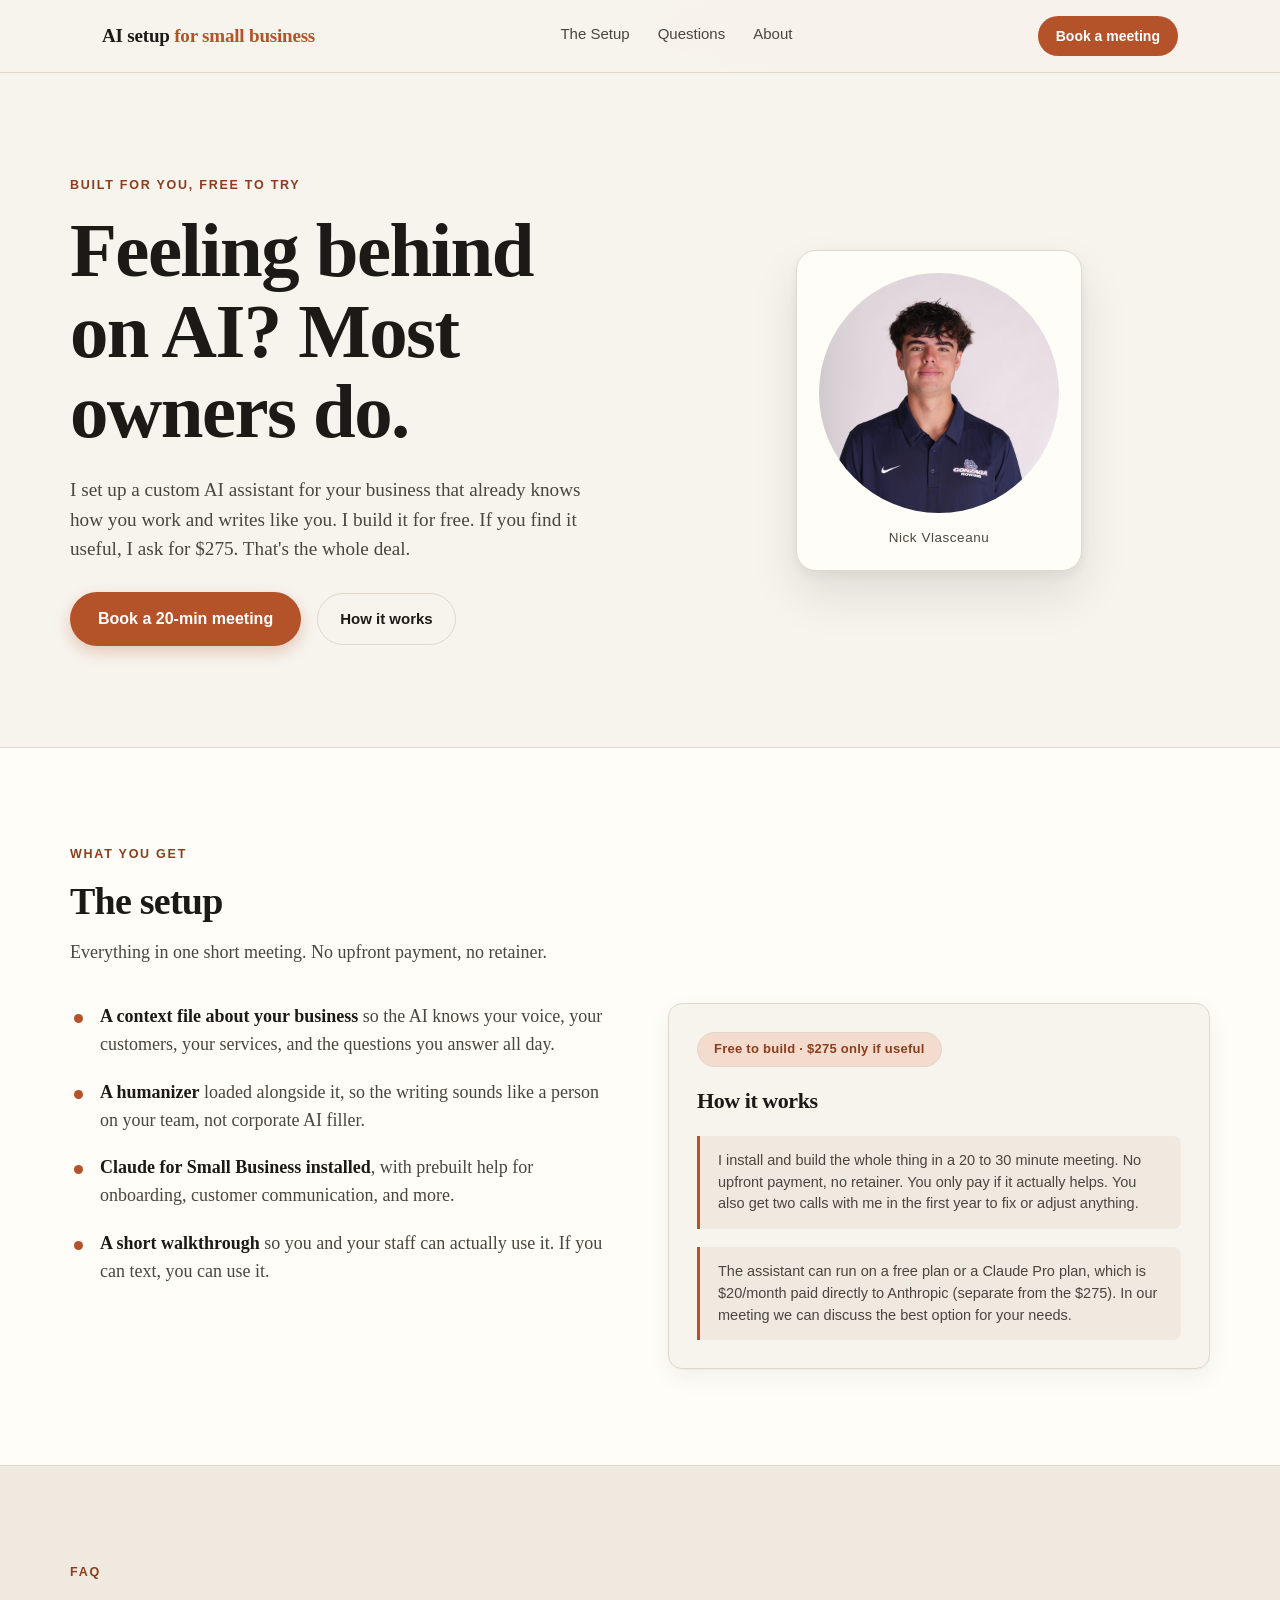
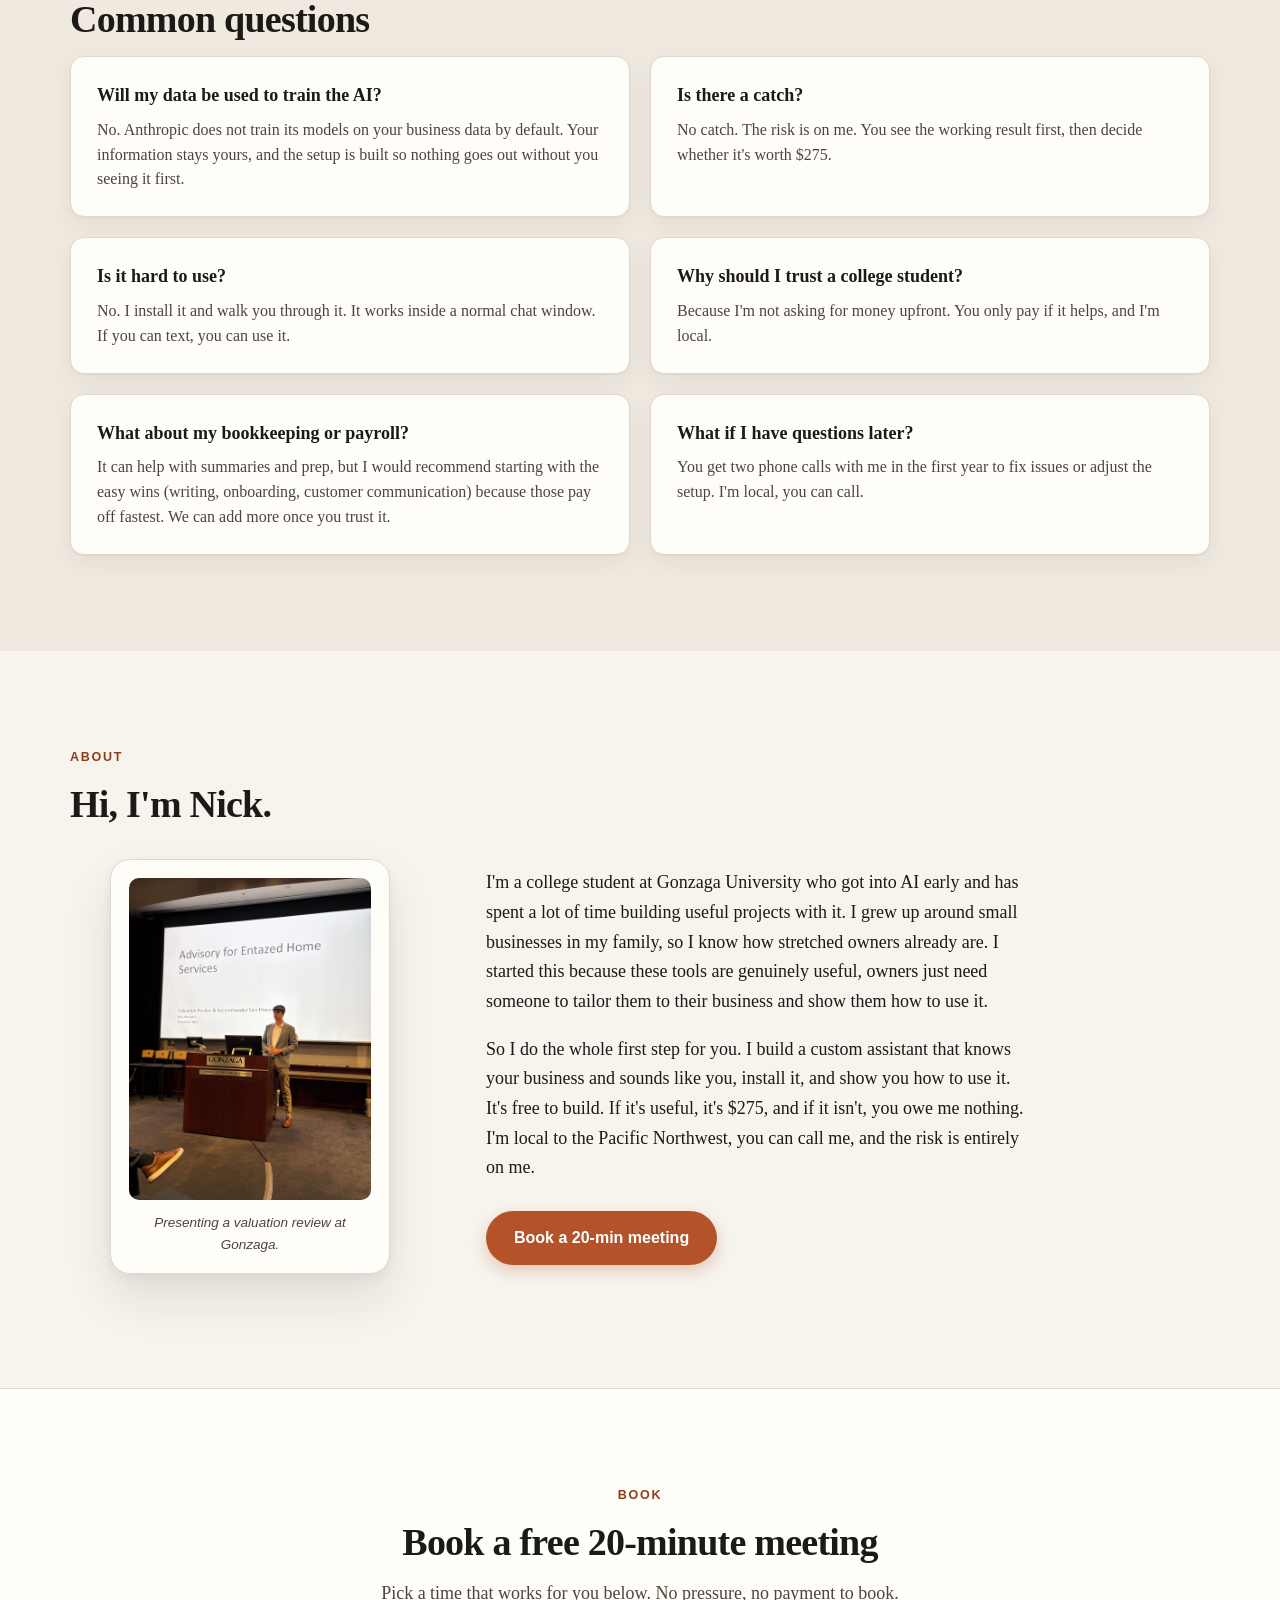
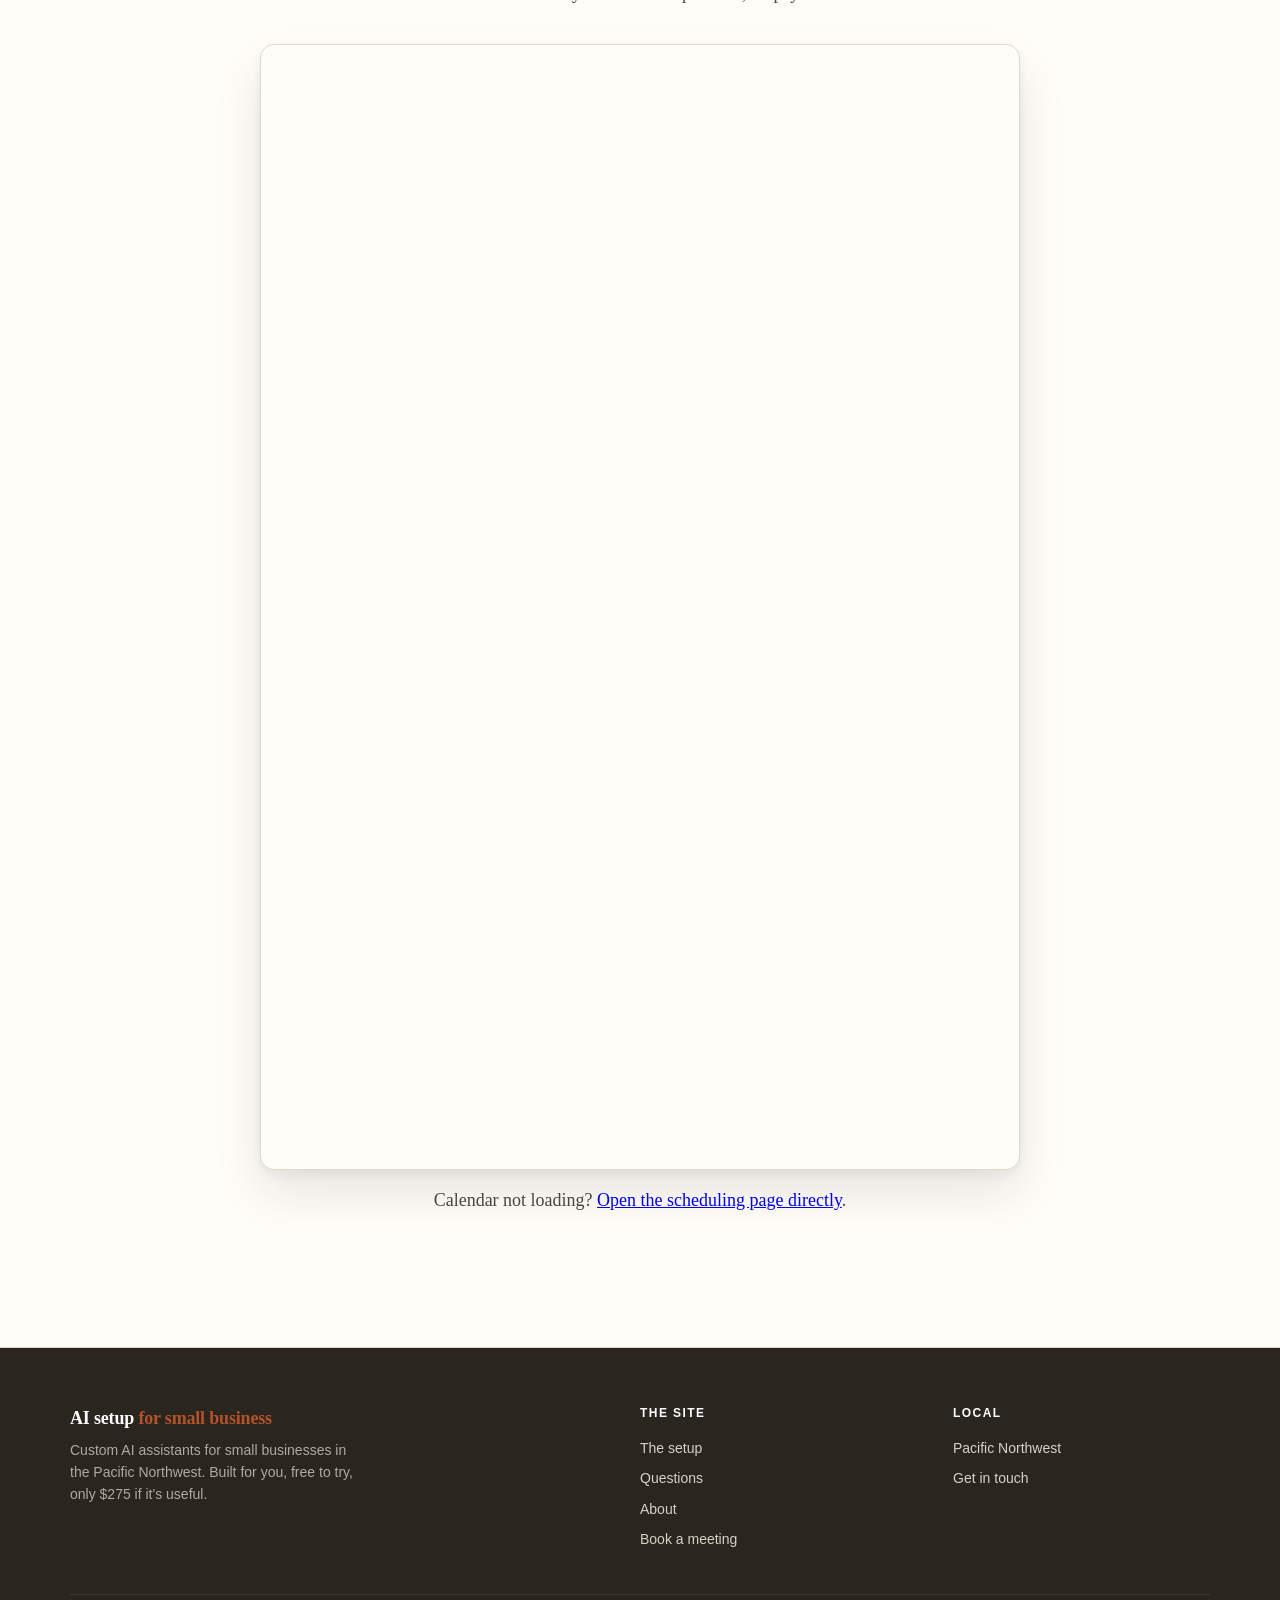
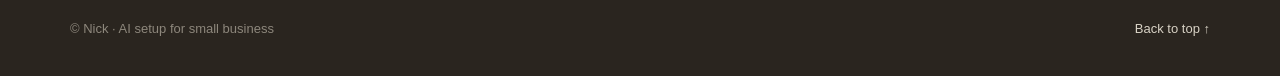
==== commit a3312333: "replace google form with calendar appointments" ====
--- a/index.html
+++ b/index.html
@@ -129,14 +129,16 @@
       <div class="section-inner book-inner">
         <p class="eyebrow reveal">Book</p>
         <h2 class="reveal">Book a free 20-minute meeting</h2>
-        <p class="sub reveal">Fill this out and I'll reach out to find a time. No pressure, no payment to book.</p>
+        <p class="sub reveal">Pick a time that works for you below. No pressure, no payment to book.</p>
         <div class="form-card reveal">
           <iframe
-            src="https://docs.google.com/forms/d/e/1FAIpQLSeF22d0FjC_ub2qSV-nw2MmG49-RPKDhjd2xRSEfkcSnp8EvQ/viewform?embedded=true"
+            src="https://calendar.google.com/calendar/appointments/schedules/AcZssZ11Xp2A_1jS-yMC7FPHeMQOWIpAeH22GizfXQSAAwMy_KqM5gCpIzM6CJK9jaEx6W6mcTnLXkIu?gv=true"
             height="1100"
-            title="Booking form"
+            title="Book a meeting"
+            frameborder="0"
             loading="lazy">Loading…</iframe>
         </div>
+        <p class="sub reveal" style="margin-top:1rem">Calendar not loading? <a href="https://calendar.app.google/Dan9G2x3vzNGp8Kf9" target="_blank" rel="noopener">Open the scheduling page directly</a>.</p>
       </div>
     </section>
   </main>
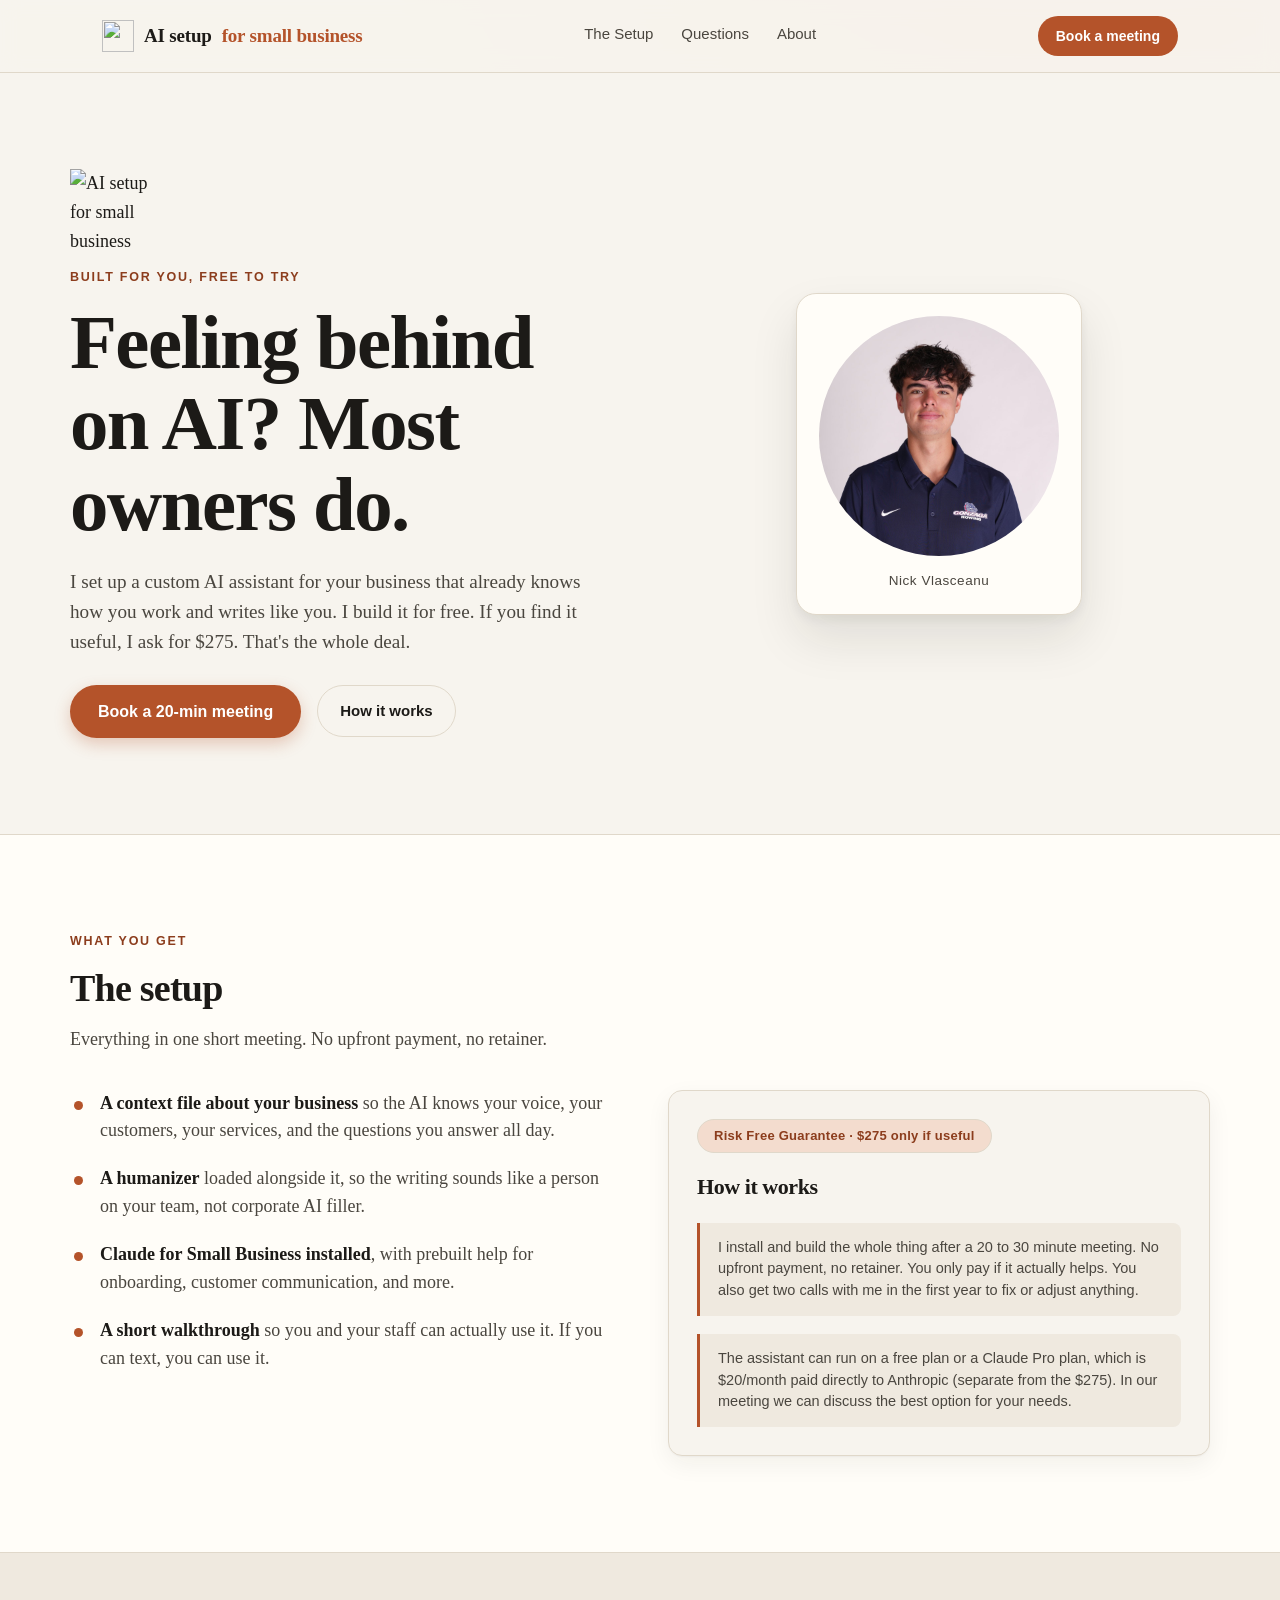
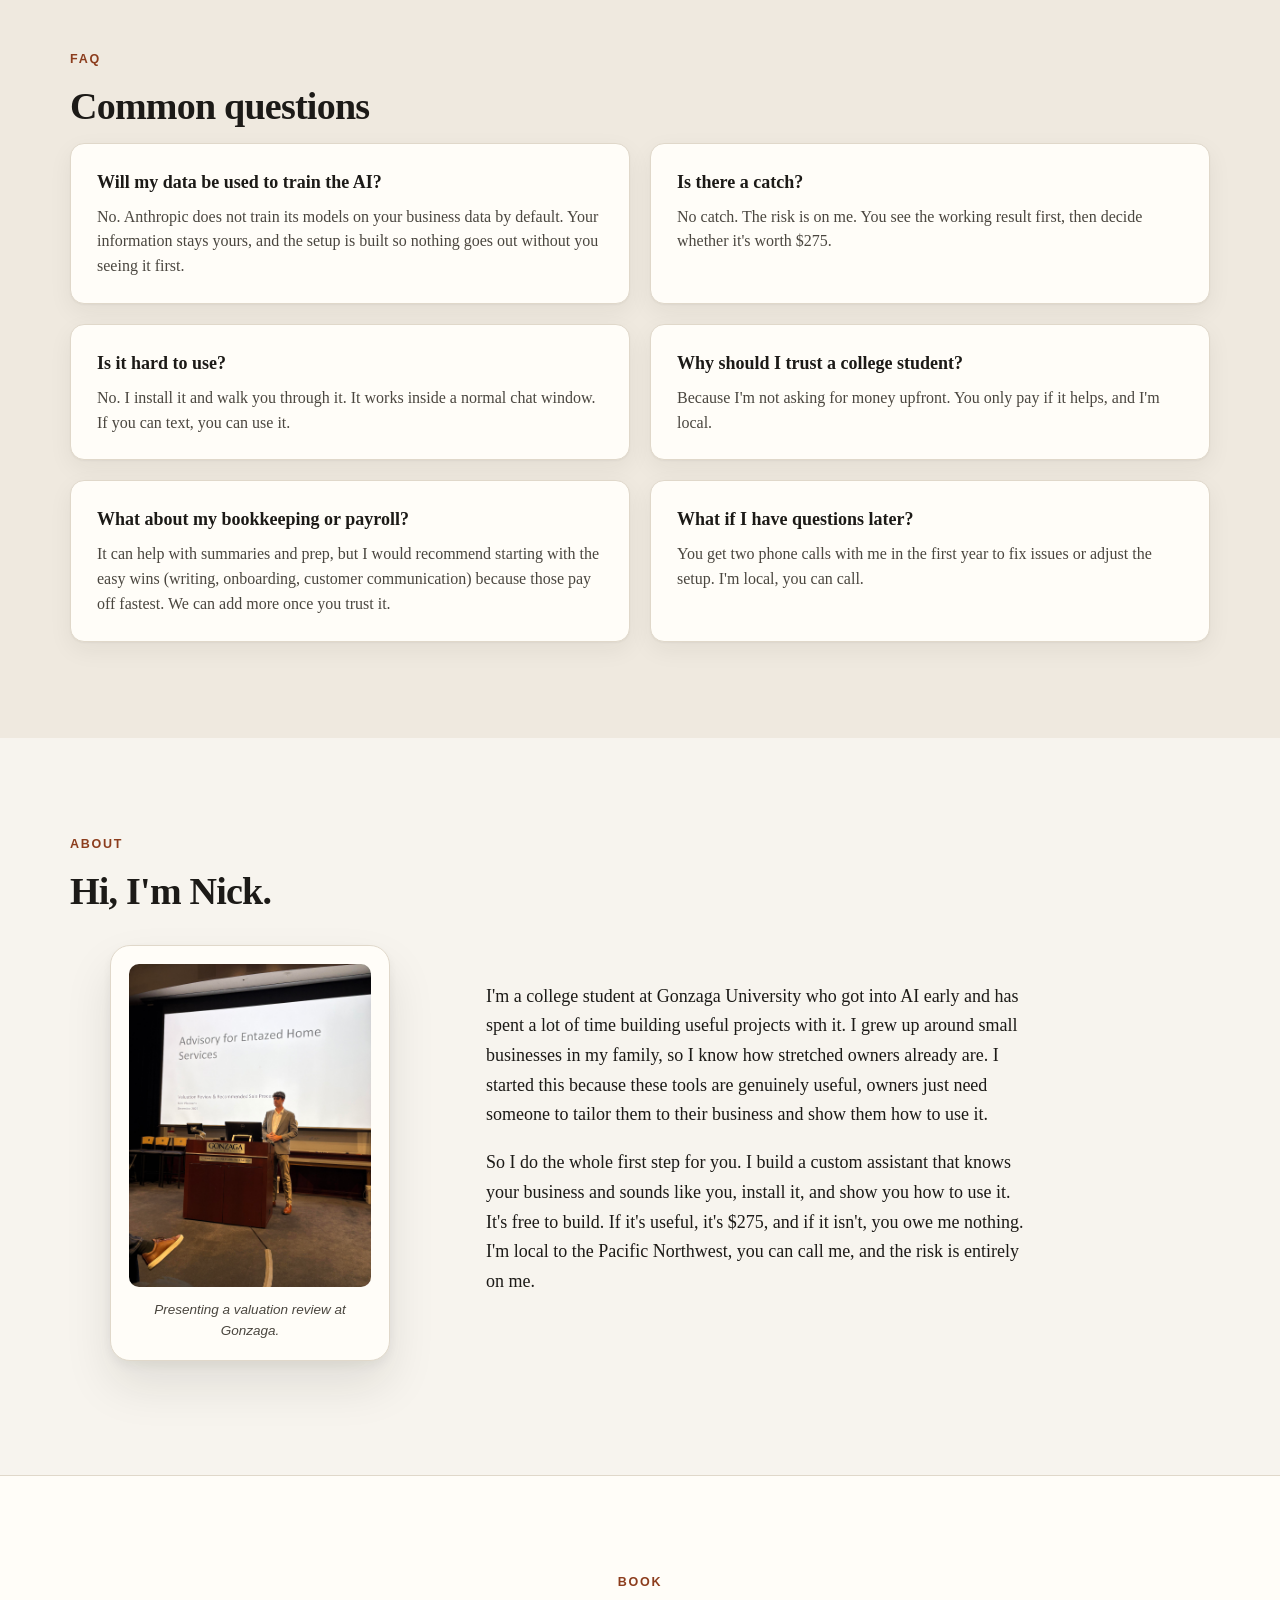
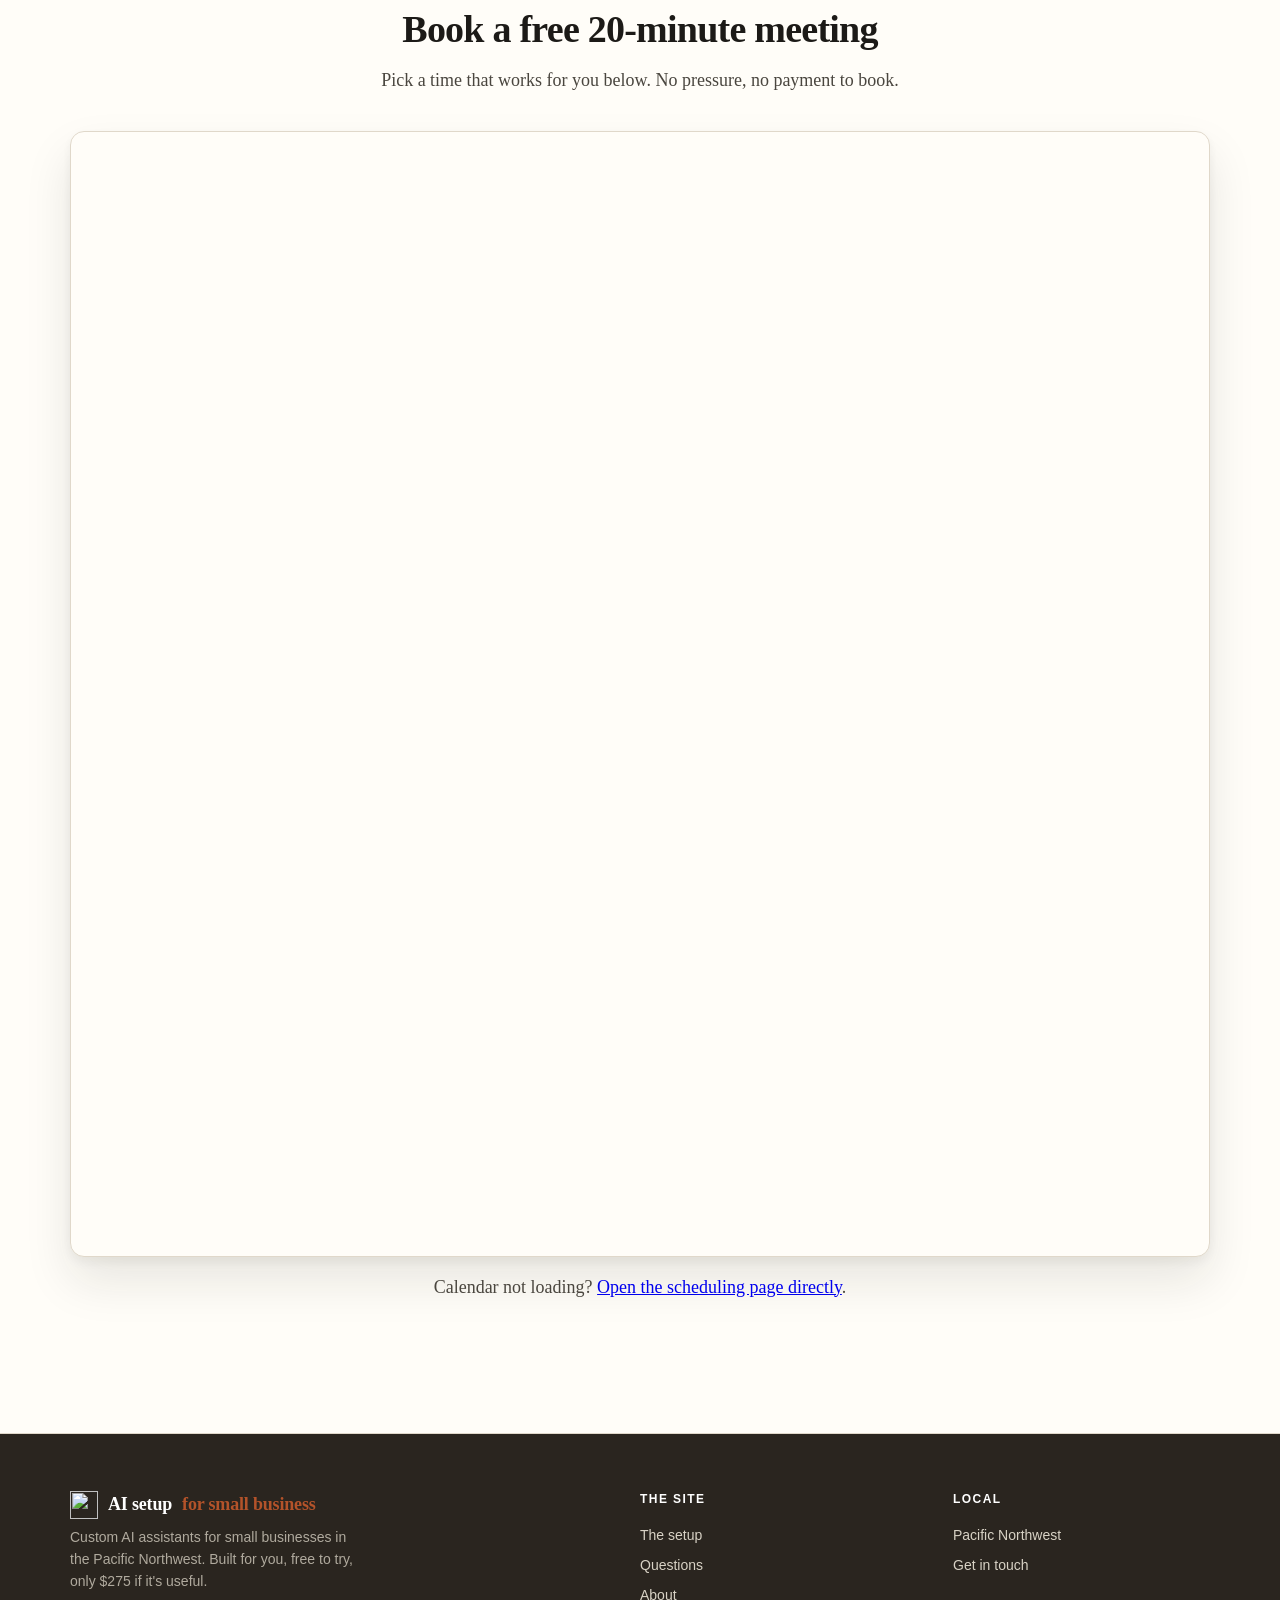
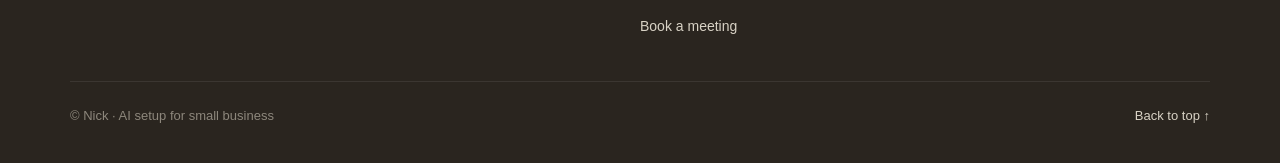
==== commit 67364446: "added logos to site and edited some slight thing with buttons etc" ====
--- a/index.html
+++ b/index.html
@@ -5,12 +5,13 @@
   <meta name="viewport" content="width=device-width, initial-scale=1.0" />
   <title>AI setup for small businesses · Nick</title>
   <meta name="description" content="I build a custom AI assistant for your business for free. If it's useful, it's $275. No risk to you." />
+  <link rel="icon" type="image/png" href="favicon-64.png" />
   <link rel="stylesheet" href="style.css" />
 </head>
 <body id="top">
   <header class="nav">
     <div class="nav-inner">
-      <a href="#top" class="brand">AI setup <span>for small business</span></a>
+      <a href="#top" class="brand"><img src="logo-mark-512.png" alt="" class="brand-mark" width="32" height="32" />AI setup <span>for small business</span></a>
       <nav class="links">
         <a href="#setup">The Setup</a>
         <a href="#questions">Questions</a>
@@ -26,6 +27,7 @@
       <div class="section-inner">
         <div class="grid-2">
           <div>
+            <img src="logo-mark-512.png" alt="AI setup for small business logo" class="hero-logo reveal" width="80" height="80" />
             <p class="eyebrow reveal">Built for you, free to try</p>
             <h1 class="reveal">Feeling behind on AI? Most owners do.</h1>
             <p class="lede reveal">I set up a custom AI assistant for your business that already knows how you work and writes like you. I build it for free. If you find it useful, I ask for $275. That's the whole deal.</p>
@@ -58,9 +60,9 @@
             <li><b>A short walkthrough</b> so you and your staff can actually use it. If you can text, you can use it.</li>
           </ul>
           <aside class="price-card">
-            <span class="price-tag">Free to build · $275 only if useful</span>
+            <span class="price-tag">Risk Free Guarantee · $275 only if useful</span>
             <h3>How it works</h3>
-            <div class="note">I install and build the whole thing in a 20 to 30 minute meeting. No upfront payment, no retainer. You only pay if it actually helps. You also get two calls with me in the first year to fix or adjust anything.</div>
+            <div class="note">I install and build the whole thing after a 20 to 30 minute meeting. No upfront payment, no retainer. You only pay if it actually helps. You also get two calls with me in the first year to fix or adjust anything.</div>
             <div class="note">The assistant can run on a free plan or a Claude Pro plan, which is $20/month paid directly to Anthropic (separate from the $275). In our meeting we can discuss the best option for your needs. </div>
           </aside>
         </div>
@@ -118,7 +120,6 @@
             I started this because these tools are genuinely useful, owners just need someone to tailor them to their business and show them how to use it.</p>
             <p>So I do the whole first step for you. I build a custom assistant that knows your business and sounds like you, install it, and show you how to use it. 
             It's free to build. If it's useful, it's $275, and if it isn't, you owe me nothing. I'm local to the Pacific Northwest, you can call me, and the risk is entirely on me.</p>
-            <a href="#book" class="btn">Book a 20-min meeting</a>
           </div>
         </div>
       </div>
@@ -146,7 +147,7 @@
   <footer>
     <div class="footer-inner">
       <div>
-        <p class="footer-brand">AI setup <span>for small business</span></p>
+        <p class="footer-brand"><img src="logo-mark-512.png" alt="" class="footer-mark" width="28" height="28" />AI setup <span>for small business</span></p>
         <p class="footer-blurb">Custom AI assistants for small businesses in the Pacific Northwest. Built for you, free to try, only $275 if it's useful.</p>
       </div>
       <div>
--- a/style.css
+++ b/style.css
@@ -70,6 +70,9 @@
   gap: 24px;
 }
 .nav .brand {
+  display: inline-flex;
+  align-items: center;
+  gap: 10px;
   font-weight: 600;
   letter-spacing: -.01em;
   font-size: 19px;
@@ -77,6 +80,18 @@
   color: var(--ink);
 }
 .nav .brand span { color: var(--accent); }
+.brand-mark {
+  width: 32px;
+  height: 32px;
+  flex: 0 0 auto;
+  display: block;
+}
+.hero-logo {
+  width: 80px;
+  height: 80px;
+  display: block;
+  margin: 0 0 18px;
+}
 .nav .links {
   display: flex;
   align-items: center;
@@ -321,7 +336,7 @@
   border-radius: var(--radius);
   padding: 12px;
   box-shadow: var(--shadow-lg);
-  max-width: 760px;
+  max-width: var(--wrap-w);
   margin: 24px auto 0;
 }
 .form-card iframe { width: 100%; border: 0; display: block; border-radius: 8px; }
@@ -381,6 +396,9 @@
   align-items: start;
 }
 footer .footer-brand {
+  display: flex;
+  align-items: center;
+  gap: 10px;
   font-family: var(--serif);
   font-size: 18px;
   color: #fff;
@@ -389,6 +407,12 @@
   letter-spacing: -.01em;
 }
 footer .footer-brand span { color: var(--accent); }
+.footer-mark {
+  width: 28px;
+  height: 28px;
+  flex: 0 0 auto;
+  display: block;
+}
 footer .footer-blurb {
   color: #b0aa9e;
   font-size: 14px;
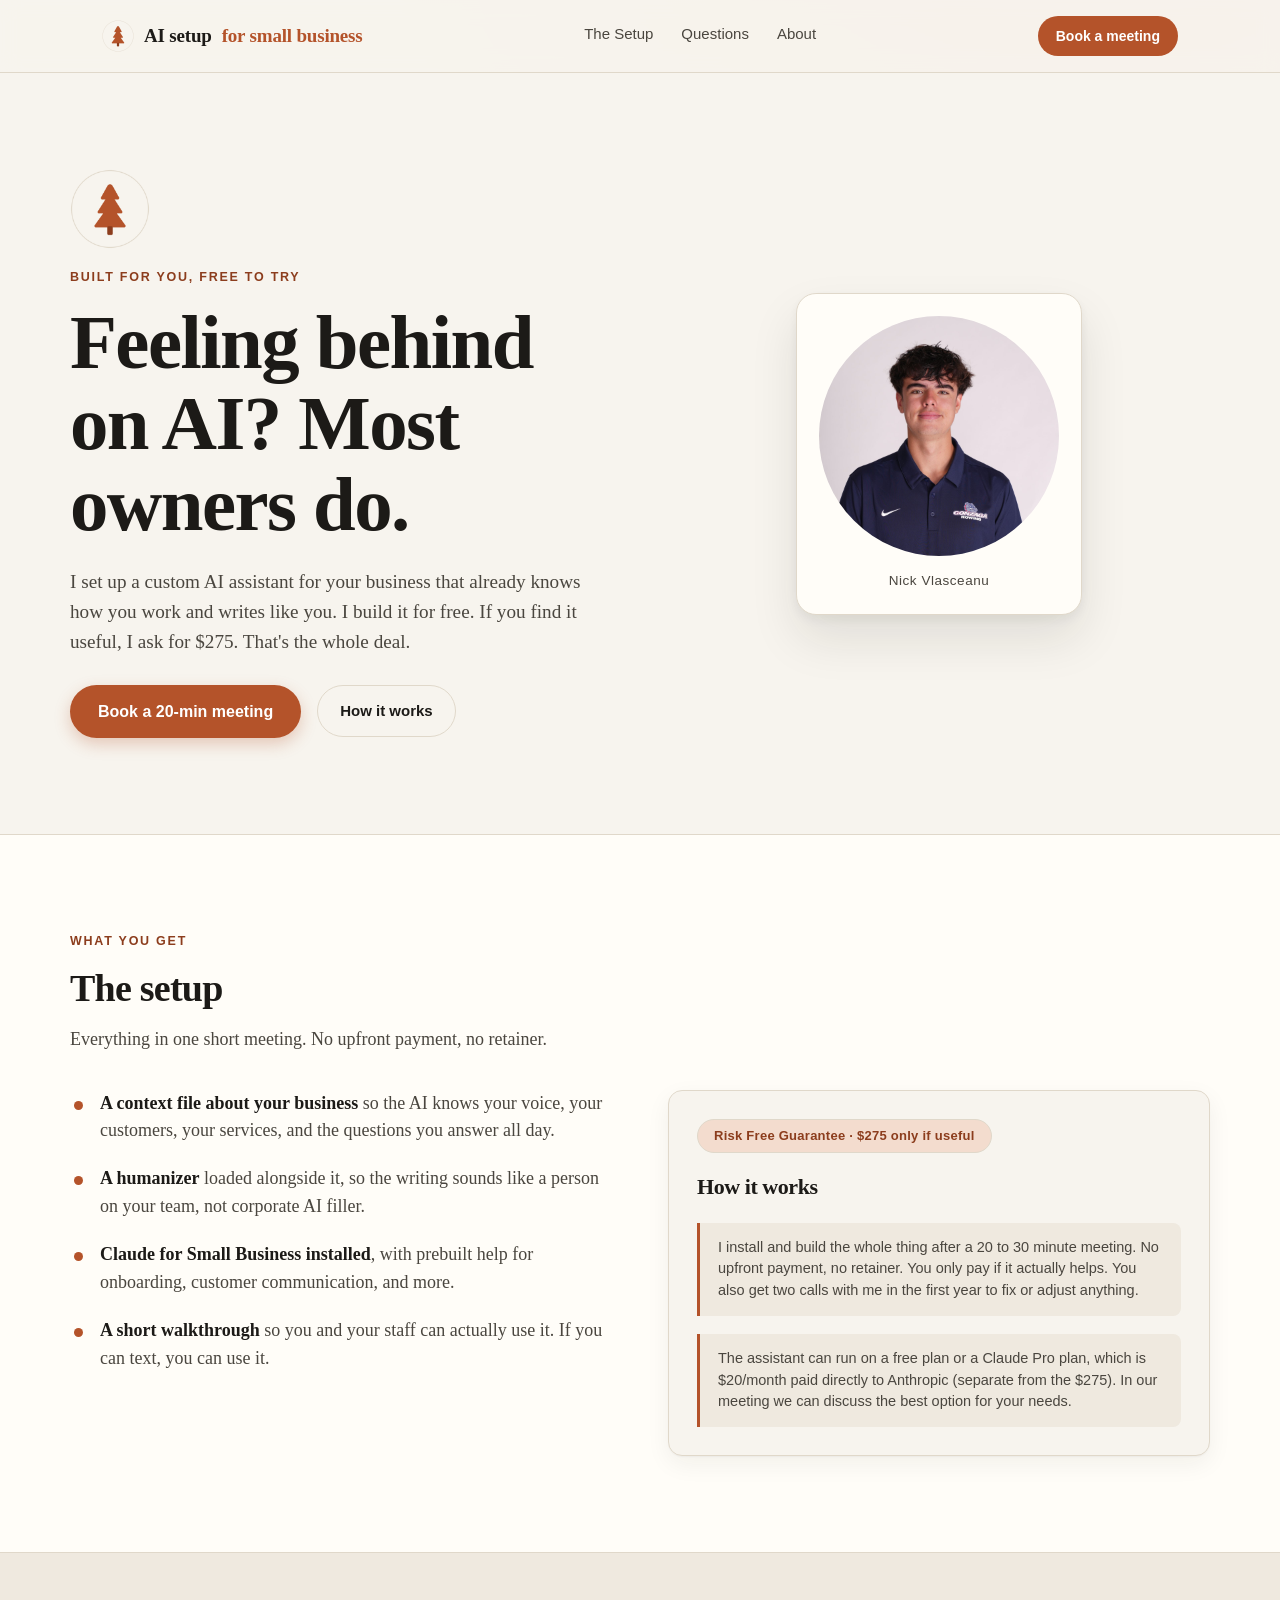
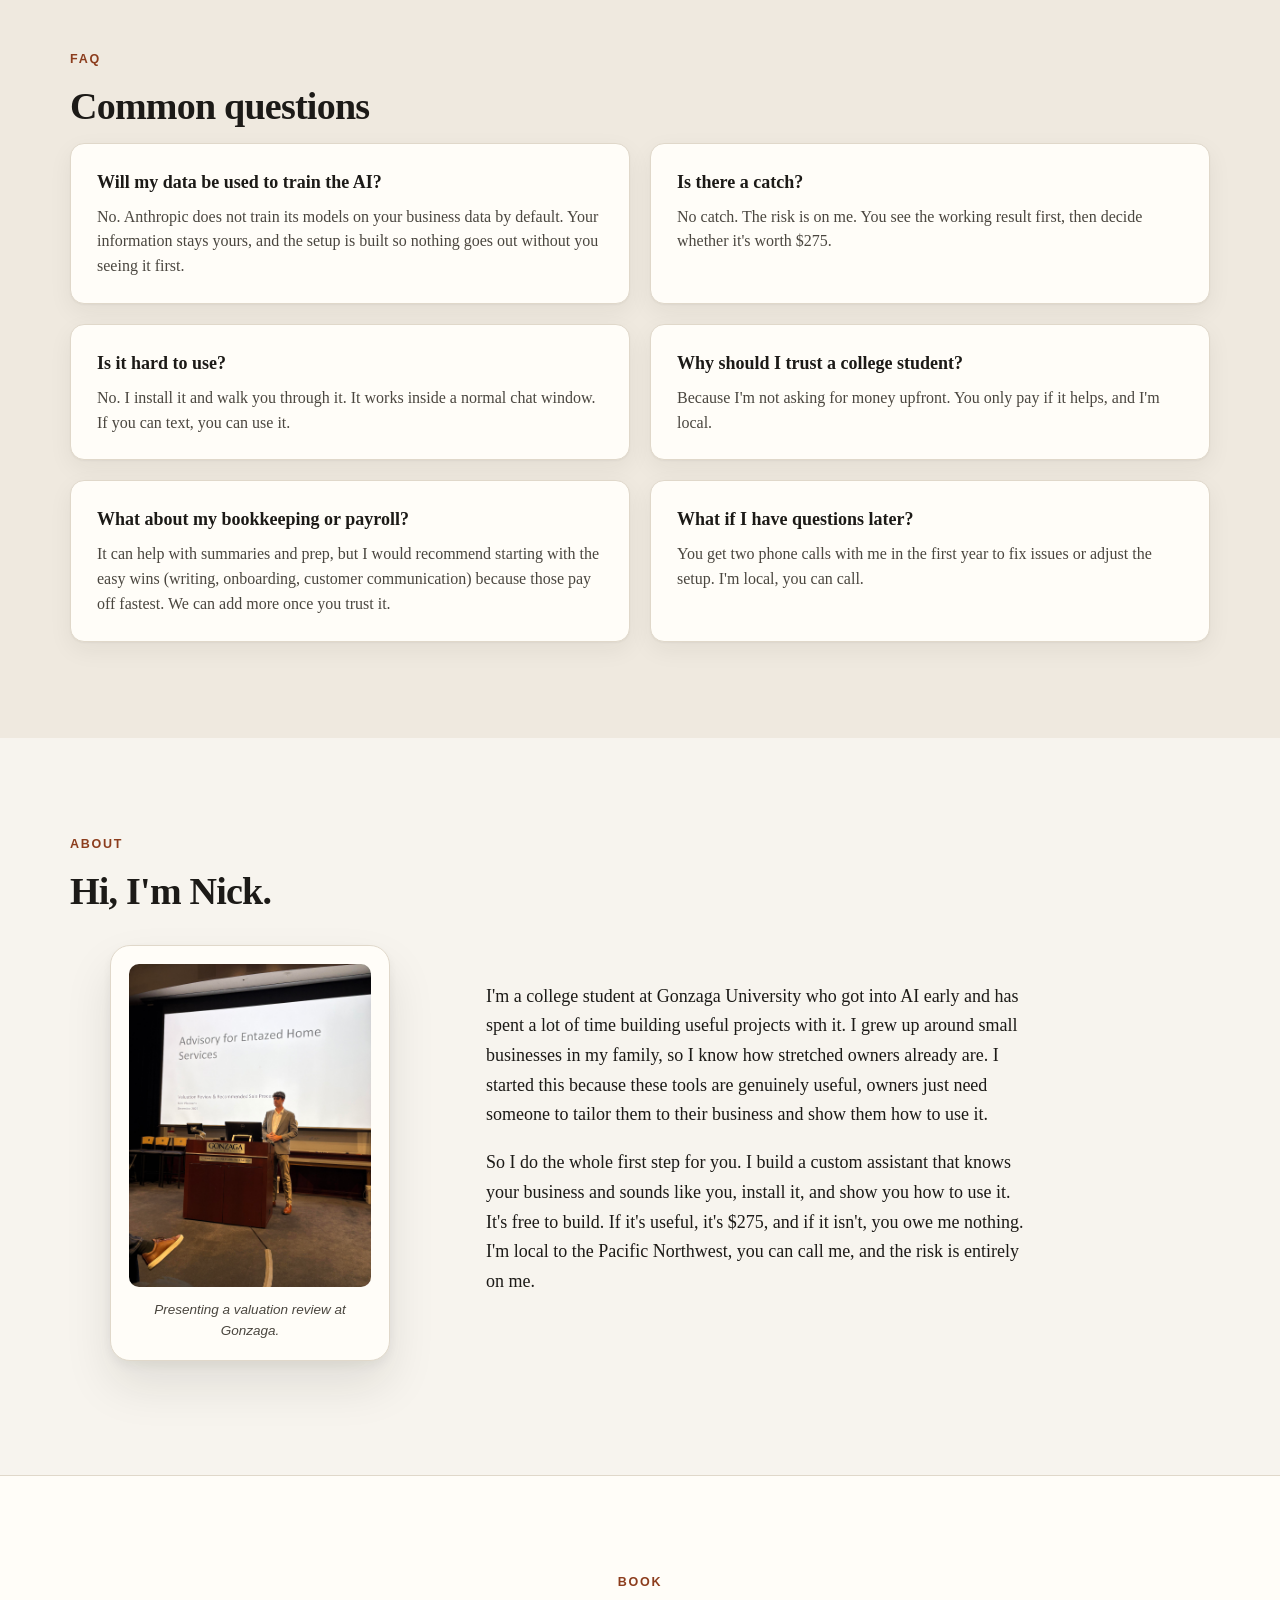
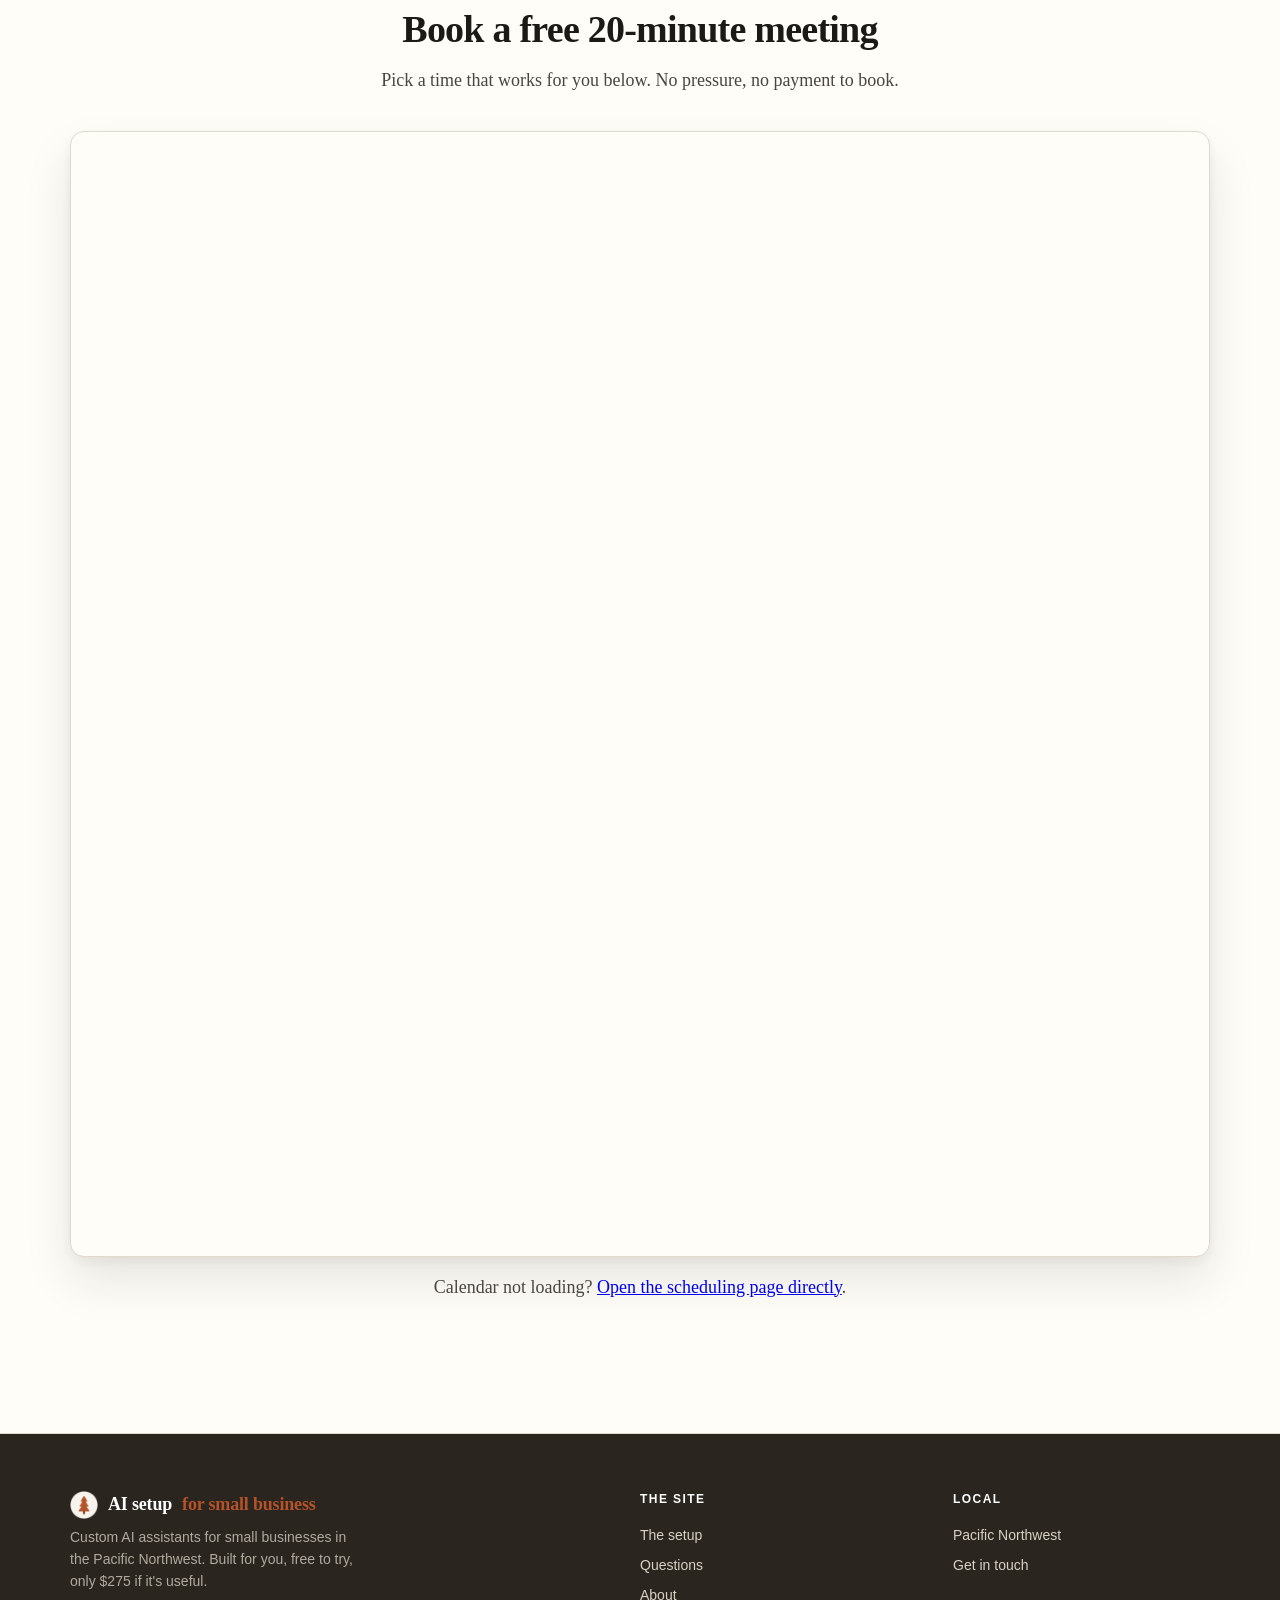
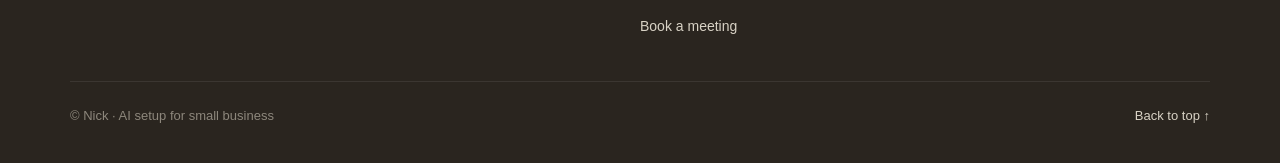
==== commit 1b7b2e5d: "added google analytics script to html" ====
--- a/index.html
+++ b/index.html
@@ -1,6 +1,15 @@
 <!DOCTYPE html>
 <html lang="en">
 <head>
+  <!-- Google tag (gtag.js) -->
+  <script async src="https://www.googletagmanager.com/gtag/js?id=G-KH6K9C35RV"></script>
+  <script>
+    window.dataLayer = window.dataLayer || [];
+    function gtag(){dataLayer.push(arguments);}
+    gtag('js', new Date());
+
+    gtag('config', 'G-KH6K9C35RV');
+  </script>
   <meta charset="UTF-8" />
   <meta name="viewport" content="width=device-width, initial-scale=1.0" />
   <title>AI setup for small businesses · Nick</title>
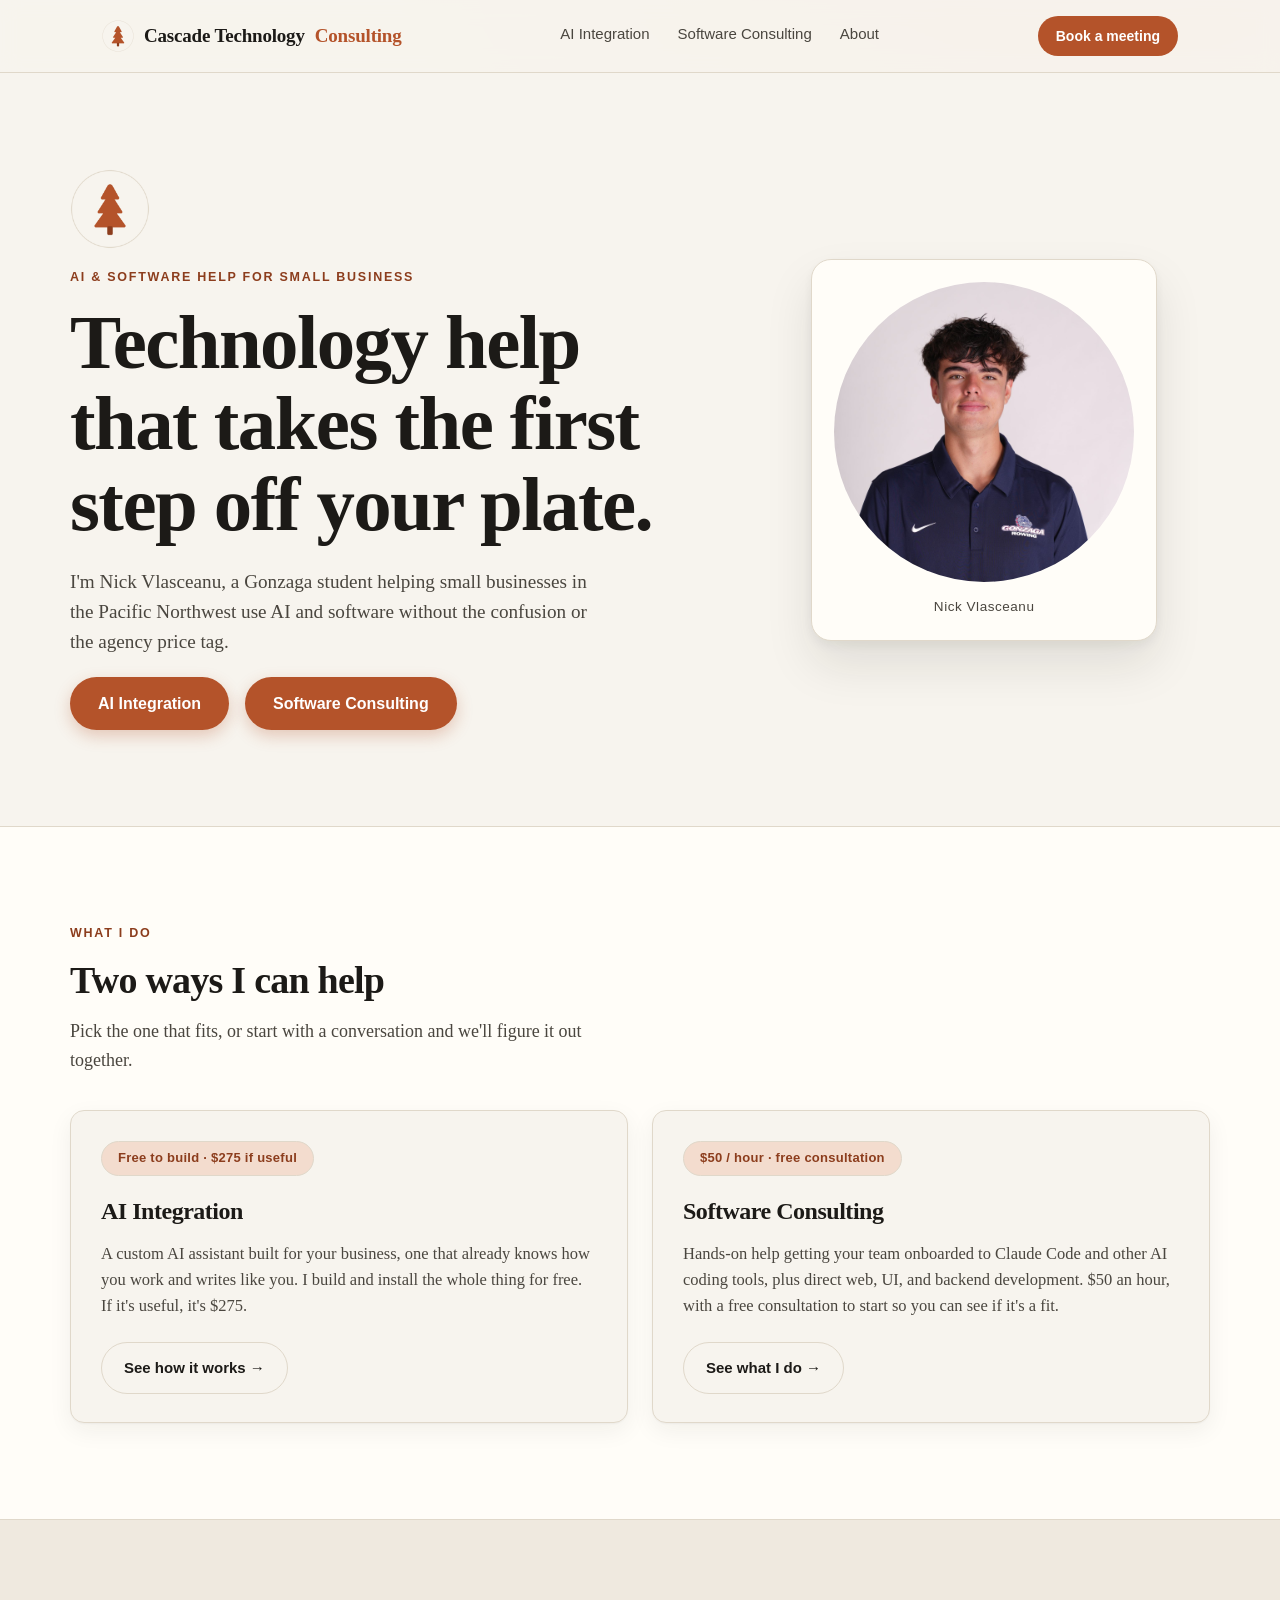
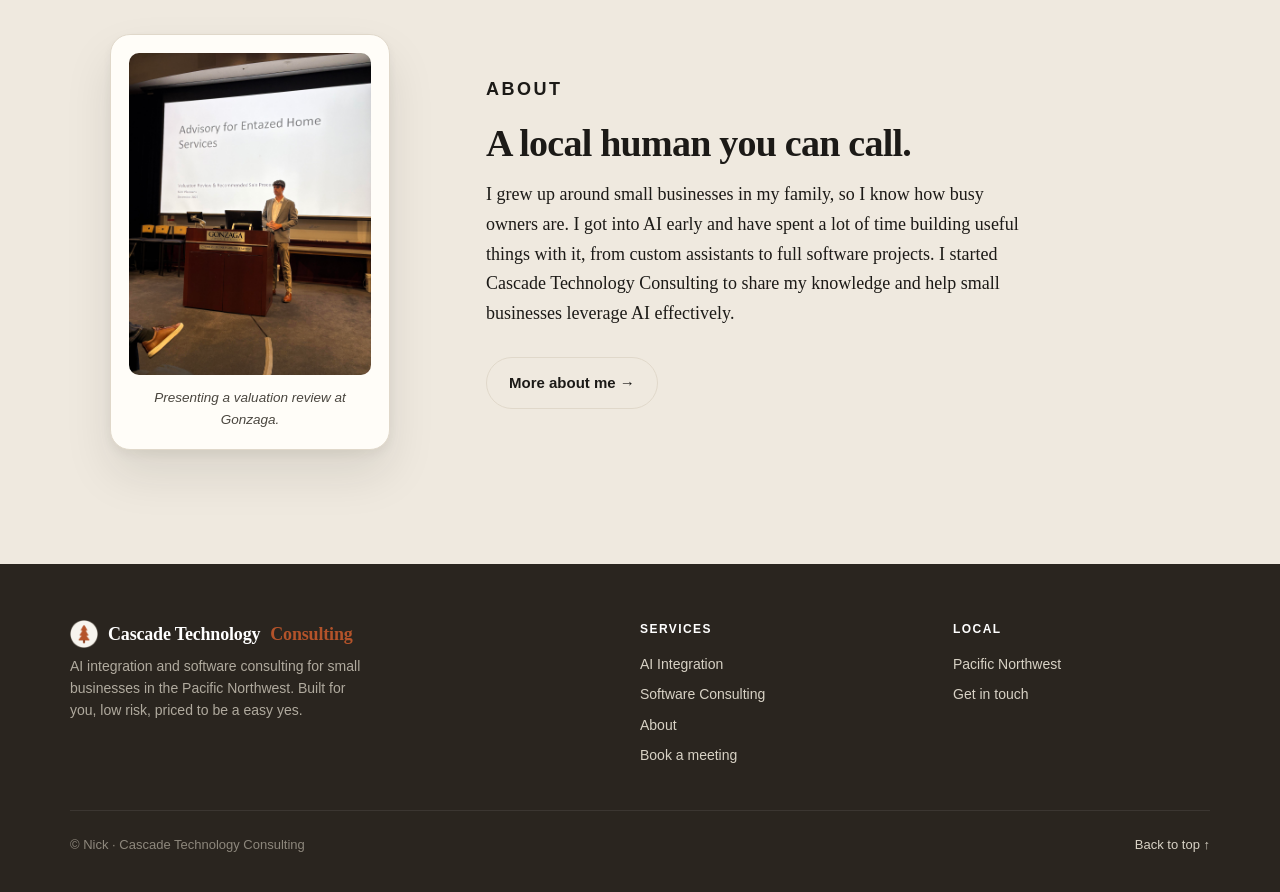
==== commit 8d4def27: "added software consulting page, home page, and existing ai integration page" ====
--- a/index.html
+++ b/index.html
@@ -12,21 +12,21 @@
   </script>
   <meta charset="UTF-8" />
   <meta name="viewport" content="width=device-width, initial-scale=1.0" />
-  <title>AI setup for small businesses · Nick</title>
-  <meta name="description" content="I build a custom AI assistant for your business for free. If it's useful, it's $275. No risk to you." />
+  <title>Cascade Technology Consulting · AI & software help for small business</title>
+  <meta name="description" content="AI integration and software consulting for small businesses in the Pacific Northwest. Custom AI assistants, plus hands-on help with AI coding tools and development. Low risk, easy to try." />
   <link rel="icon" type="image/png" href="favicon-64.png" />
   <link rel="stylesheet" href="style.css" />
 </head>
 <body id="top">
   <header class="nav">
     <div class="nav-inner">
-      <a href="#top" class="brand"><img src="logo-mark-512.png" alt="" class="brand-mark" width="32" height="32" />AI setup <span>for small business</span></a>
+      <a href="index.html" class="brand"><img src="logo-mark-512.png" alt="" class="brand-mark" width="32" height="32" />Cascade Technology <span>Consulting</span></a>
       <nav class="links">
-        <a href="#setup">The Setup</a>
-        <a href="#questions">Questions</a>
-        <a href="#about">About</a>
+        <a href="ai-integration.html">AI Integration</a>
+        <a href="software-consulting.html">Software Consulting</a>
+        <a href="about.html">About</a>
       </nav>
-      <a href="#book" class="btn-nav">Book a meeting</a>
+      <a href="ai-integration.html#book" class="btn-nav">Book a meeting</a>
     </div>
   </header>
 
@@ -34,15 +34,15 @@
     <!-- HERO -->
     <section class="section section--paper hero">
       <div class="section-inner">
-        <div class="grid-2">
-          <div>
-            <img src="logo-mark-512.png" alt="AI setup for small business logo" class="hero-logo reveal" width="80" height="80" />
-            <p class="eyebrow reveal">Built for you, free to try</p>
-            <h1 class="reveal">Feeling behind on AI? Most owners do.</h1>
-            <p class="lede reveal">I set up a custom AI assistant for your business that already knows how you work and writes like you. I build it for free. If you find it useful, I ask for $275. That's the whole deal.</p>
+        <div class="grid-2 hero-lower">
+          <div class="hero-copy">
+            <img src="logo-mark-512.png" alt="Cascade Technology Consulting logo" class="hero-logo reveal" width="80" height="80" />
+            <p class="eyebrow reveal">AI & software help for small business</p>
+            <h1 class="hero-title reveal">Technology help that takes the first step off your plate.</h1>
+            <p class="lede reveal">I'm Nick Vlasceanu, a Gonzaga student helping small businesses in the Pacific Northwest use AI and software without the confusion or the agency price tag.</p>
             <div class="hero-cta-row reveal">
-              <a href="#book" class="btn">Book a 20-min meeting</a>
-              <a href="#setup" class="btn-ghost">How it works</a>
+              <a href="ai-integration.html" class="btn">AI Integration</a>
+              <a href="software-consulting.html" class="btn">Software Consulting</a>
             </div>
           </div>
           <figure class="hero-photo reveal">
@@ -55,68 +55,32 @@
       </div>
     </section>
 
-    <!-- THE SETUP -->
-    <section id="setup" class="section section--card">
+    <!-- SERVICES -->
+    <section id="services" class="section section--card">
       <div class="section-inner">
-        <p class="eyebrow reveal">What you get</p>
-        <h2 class="reveal">The setup</h2>
-        <p class="sub reveal">Everything in one short meeting. No upfront payment, no retainer.</p>
-        <div class="grid-2">
-          <ul class="setup-list">
-            <li><b>A context file about your business</b> so the AI knows your voice, your customers, your services, and the questions you answer all day.</li>
-            <li><b>A humanizer</b> loaded alongside it, so the writing sounds like a person on your team, not corporate AI filler.</li>
-            <li><b>Claude for Small Business installed</b>, with prebuilt help for onboarding, customer communication, and more.</li>
-            <li><b>A short walkthrough</b> so you and your staff can actually use it. If you can text, you can use it.</li>
-          </ul>
-          <aside class="price-card">
-            <span class="price-tag">Risk Free Guarantee · $275 only if useful</span>
-            <h3>How it works</h3>
-            <div class="note">I install and build the whole thing after a 20 to 30 minute meeting. No upfront payment, no retainer. You only pay if it actually helps. You also get two calls with me in the first year to fix or adjust anything.</div>
-            <div class="note">The assistant can run on a free plan or a Claude Pro plan, which is $20/month paid directly to Anthropic (separate from the $275). In our meeting we can discuss the best option for your needs. </div>
-          </aside>
-        </div>
-      </div>
-    </section>
-
-    <!-- QUESTIONS -->
-    <section id="questions" class="section section--warm">
-      <div class="section-inner">
-        <p class="eyebrow reveal">FAQ</p>
-        <h2 class="reveal">Common questions</h2>
-        <div class="qa-grid">
-          <article class="qa-card">
-            <p class="q">Will my data be used to train the AI?</p>
-            <p class="a">No. Anthropic does not train its models on your business data by default. Your information stays yours, and the setup is built so nothing goes out without you seeing it first.</p>
+        <p class="eyebrow reveal">What I do</p>
+        <h2 class="reveal">Two ways I can help</h2>
+        <p class="sub reveal">Pick the one that fits, or start with a conversation and we'll figure it out together.</p>
+        <div class="service-grid">
+          <article class="service-card reveal">
+            <span class="price-tag">Free to build · $275 if useful</span>
+            <h3>AI Integration</h3>
+            <p>A custom AI assistant built for your business, one that already knows how you work and writes like you. I build and install the whole thing for free. If it's useful, it's $275.</p>
+            <a href="ai-integration.html" class="btn-ghost">See how it works &rarr;</a>
           </article>
-          <article class="qa-card">
-            <p class="q">Is there a catch?</p>
-            <p class="a">No catch. The risk is on me. You see the working result first, then decide whether it's worth $275.</p>
-          </article>
-          <article class="qa-card">
-            <p class="q">Is it hard to use?</p>
-            <p class="a">No. I install it and walk you through it. It works inside a normal chat window. If you can text, you can use it.</p>
-          </article>
-          <article class="qa-card">
-            <p class="q">Why should I trust a college student?</p>
-            <p class="a">Because I'm not asking for money upfront. You only pay if it helps, and I'm local.</p>
-          </article>
-          <article class="qa-card">
-            <p class="q">What about my bookkeeping or payroll?</p>
-            <p class="a">It can help with summaries and prep, but I would recommend starting with the easy wins (writing, onboarding, customer communication) because those pay off fastest. We can add more once you trust it.</p>
-          </article>
-          <article class="qa-card">
-            <p class="q">What if I have questions later?</p>
-            <p class="a">You get two phone calls with me in the first year to fix issues or adjust the setup. I'm local, you can call.</p>
+          <article class="service-card reveal">
+            <span class="price-tag">$50 / hour · free consultation</span>
+            <h3>Software Consulting</h3>
+            <p>Hands-on help getting your team onboarded to Claude Code and other AI coding tools, plus direct web, UI, and backend development. $50 an hour, with a free consultation to start so you can see if it's a fit.</p>
+            <a href="software-consulting.html" class="btn-ghost">See what I do &rarr;</a>
           </article>
         </div>
       </div>
     </section>
 
-    <!-- ABOUT -->
-    <section id="about" class="section section--paper">
+    <!-- ABOUT TEASER -->
+    <section id="about" class="section section--warm">
       <div class="section-inner">
-        <p class="eyebrow reveal">About</p>
-        <h2 class="reveal">Hi, I'm Nick.</h2>
         <div class="about-grid">
           <figure class="about-photo reveal">
             <div class="photo-frame">
@@ -125,30 +89,14 @@
             </div>
           </figure>
           <div class="about-copy reveal">
-            <p>I'm a college student at Gonzaga University who got into AI early and has spent a lot of time building useful projects with it. I grew up around small businesses in my family, so I know how stretched owners already are. 
-            I started this because these tools are genuinely useful, owners just need someone to tailor them to their business and show them how to use it.</p>
-            <p>So I do the whole first step for you. I build a custom assistant that knows your business and sounds like you, install it, and show you how to use it. 
-            It's free to build. If it's useful, it's $275, and if it isn't, you owe me nothing. I'm local to the Pacific Northwest, you can call me, and the risk is entirely on me.</p>
+            <p class="eyebrow">About</p>
+            <h2 style="margin-bottom:14px">A local human you can call.</h2>
+            <p>I grew up around small businesses in my family, so I know how busy owners are. I got into AI early and have spent a lot of time building useful things with it, from custom assistants to full software projects. I started Cascade Technology Consulting to share my knowledge and help small businesses leverage AI effectively.</p>
+            <div class="hero-cta-row" style="margin-top:8px">
+              <a href="about.html" class="btn-ghost">More about me &rarr;</a>
+            </div>
           </div>
         </div>
-      </div>
-    </section>
-
-    <!-- BOOK -->
-    <section id="book" class="section section--card">
-      <div class="section-inner book-inner">
-        <p class="eyebrow reveal">Book</p>
-        <h2 class="reveal">Book a free 20-minute meeting</h2>
-        <p class="sub reveal">Pick a time that works for you below. No pressure, no payment to book.</p>
-        <div class="form-card reveal">
-          <iframe
-            src="https://calendar.google.com/calendar/appointments/schedules/AcZssZ11Xp2A_1jS-yMC7FPHeMQOWIpAeH22GizfXQSAAwMy_KqM5gCpIzM6CJK9jaEx6W6mcTnLXkIu?gv=true"
-            height="1100"
-            title="Book a meeting"
-            frameborder="0"
-            loading="lazy">Loading…</iframe>
-        </div>
-        <p class="sub reveal" style="margin-top:1rem">Calendar not loading? <a href="https://calendar.app.google/Dan9G2x3vzNGp8Kf9" target="_blank" rel="noopener">Open the scheduling page directly</a>.</p>
       </div>
     </section>
   </main>
@@ -156,28 +104,28 @@
   <footer>
     <div class="footer-inner">
       <div>
-        <p class="footer-brand"><img src="logo-mark-512.png" alt="" class="footer-mark" width="28" height="28" />AI setup <span>for small business</span></p>
-        <p class="footer-blurb">Custom AI assistants for small businesses in the Pacific Northwest. Built for you, free to try, only $275 if it's useful.</p>
+        <p class="footer-brand"><img src="logo-mark-512.png" alt="" class="footer-mark" width="28" height="28" />Cascade Technology <span>Consulting</span></p>
+        <p class="footer-blurb">AI integration and software consulting for small businesses in the Pacific Northwest. Built for you, low risk, priced to be a easy yes.</p>
       </div>
       <div>
-        <h4>The site</h4>
+        <h4>Services</h4>
         <ul>
-          <li><a href="#setup">The setup</a></li>
-          <li><a href="#questions">Questions</a></li>
-          <li><a href="#about">About</a></li>
-          <li><a href="#book">Book a meeting</a></li>
+          <li><a href="ai-integration.html">AI Integration</a></li>
+          <li><a href="software-consulting.html">Software Consulting</a></li>
+          <li><a href="about.html">About</a></li>
+          <li><a href="ai-integration.html#book">Book a meeting</a></li>
         </ul>
       </div>
       <div>
         <h4>Local</h4>
         <ul>
           <li>Pacific Northwest</li>
-          <li><a href="#book">Get in touch</a></li>
+          <li><a href="ai-integration.html#book">Get in touch</a></li>
         </ul>
       </div>
     </div>
     <div class="footer-bottom">
-      <span>&copy; Nick &middot; AI setup for small business</span>
+      <span>&copy; Nick &middot; Cascade Technology Consulting</span>
       <a href="#top">Back to top &uarr;</a>
     </div>
   </footer>
--- a/style.css
+++ b/style.css
@@ -184,6 +184,10 @@
 /* ---- Hero ---- */
 .hero { min-height: calc(82vh - 64px); display: flex; align-items: center; }
 .hero .grid-2 { width: 100%; align-items: center; }
+.hero .section-inner { width: 100%; }
+.hero-copy { max-width: 100%; }
+.hero-lower { grid-template-columns: 1.4fr 1fr; align-items: center; }
+.hero-copy .lede { margin-bottom: 20px; }
 .hero-cta-row {
   display: flex;
   align-items: center;
@@ -200,7 +204,7 @@
   box-shadow: var(--shadow-lg);
   text-align: center;
 }
-.hero-photo .photo-headshot { width: 240px; height: 240px; }
+.hero-photo .photo-headshot { width: 300px; height: 300px; }
 .hero-photo figcaption {
   font-family: var(--sans);
   font-size: 13.5px;
@@ -281,6 +285,36 @@
 .qa-card:hover { transform: translateY(-3px); box-shadow: var(--shadow-lg); }
 .qa-card .q { font-weight: 600; margin: 0 0 8px; font-size: 18px; color: var(--ink); }
 .qa-card .a { color: var(--ink-soft); margin: 0; font-size: 16px; line-height: 1.55; }
+
+/* ---- Service cards (hub) ---- */
+.service-grid {
+  display: grid;
+  grid-template-columns: repeat(2, 1fr);
+  gap: 24px;
+}
+.service-card {
+  display: flex;
+  flex-direction: column;
+  align-items: flex-start;
+  background: var(--paper);
+  border: 1px solid var(--line);
+  border-radius: var(--radius);
+  padding: 30px 30px 28px;
+  box-shadow: var(--shadow);
+  transition: transform .15s, box-shadow .15s;
+}
+.service-card:hover { transform: translateY(-3px); box-shadow: var(--shadow-lg); }
+.service-card h3 { margin: 0 0 10px; font-size: 24px; }
+.service-card p {
+  color: var(--ink-soft);
+  margin: 0 0 22px;
+  font-size: 16.5px;
+  line-height: 1.6;
+}
+.service-card .btn-ghost { margin-top: auto; }
+
+/* ---- Active nav link ---- */
+.nav .links a.is-current { color: var(--accent); border-color: var(--accent); }
 
 /* ---- About section ---- */
 .about-grid {
@@ -461,7 +495,7 @@
   .section { padding: 56px 22px; }
   .nav-inner { padding: 14px 22px; gap: 12px; }
   .nav .links { display: none; }
-  .grid-2, .qa-grid, .about-grid {
+  .grid-2, .qa-grid, .about-grid, .service-grid {
     grid-template-columns: 1fr;
     gap: 32px;
   }
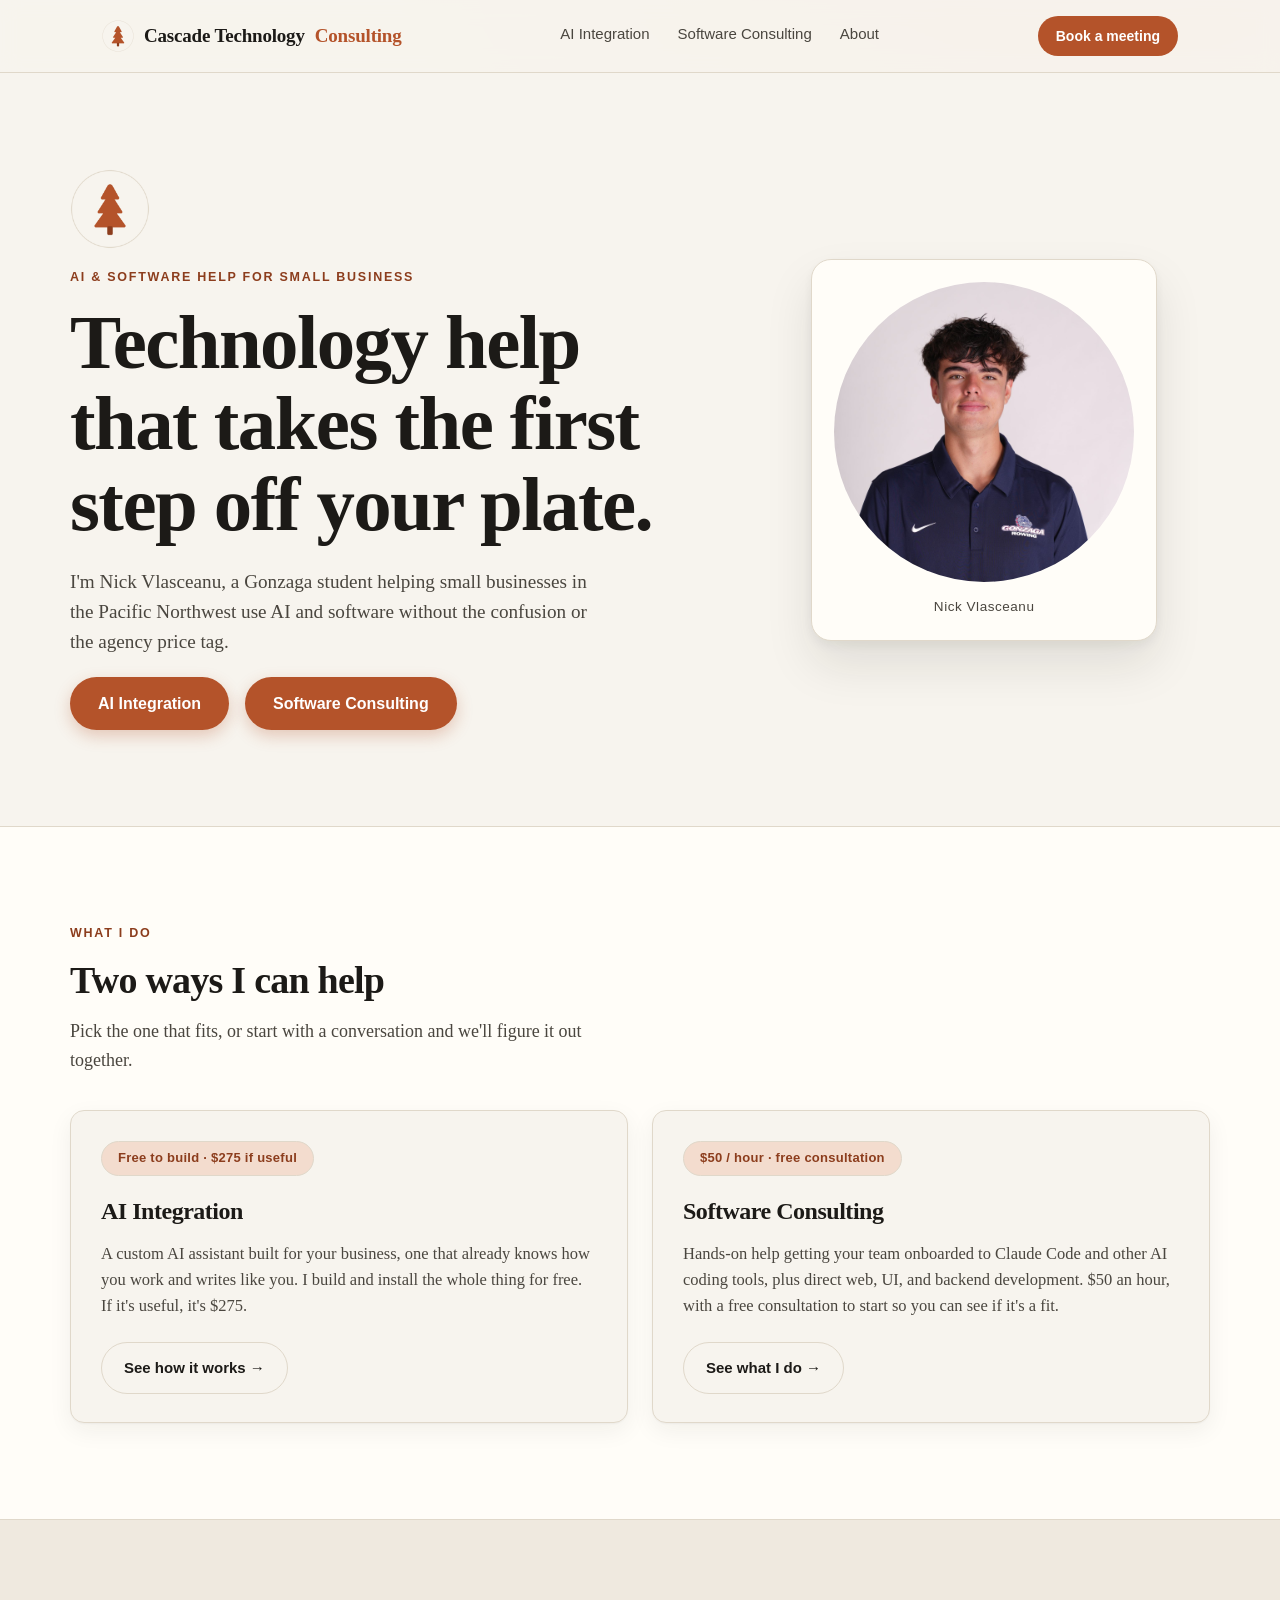
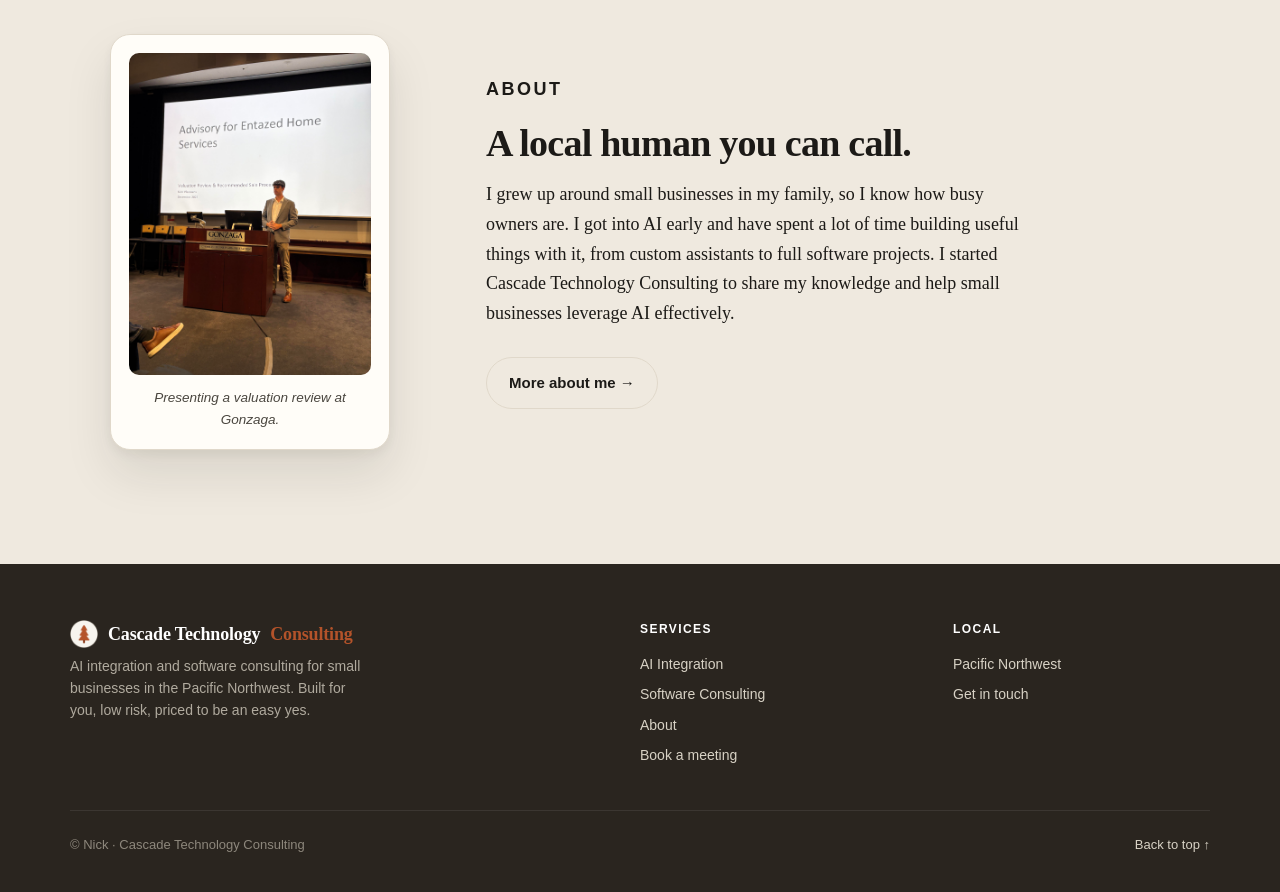
==== commit 67cf28e6: "quick typo fix" ====
--- a/index.html
+++ b/index.html
@@ -105,7 +105,7 @@
     <div class="footer-inner">
       <div>
         <p class="footer-brand"><img src="logo-mark-512.png" alt="" class="footer-mark" width="28" height="28" />Cascade Technology <span>Consulting</span></p>
-        <p class="footer-blurb">AI integration and software consulting for small businesses in the Pacific Northwest. Built for you, low risk, priced to be a easy yes.</p>
+        <p class="footer-blurb">AI integration and software consulting for small businesses in the Pacific Northwest. Built for you, low risk, priced to be an easy yes.</p>
       </div>
       <div>
         <h4>Services</h4>
